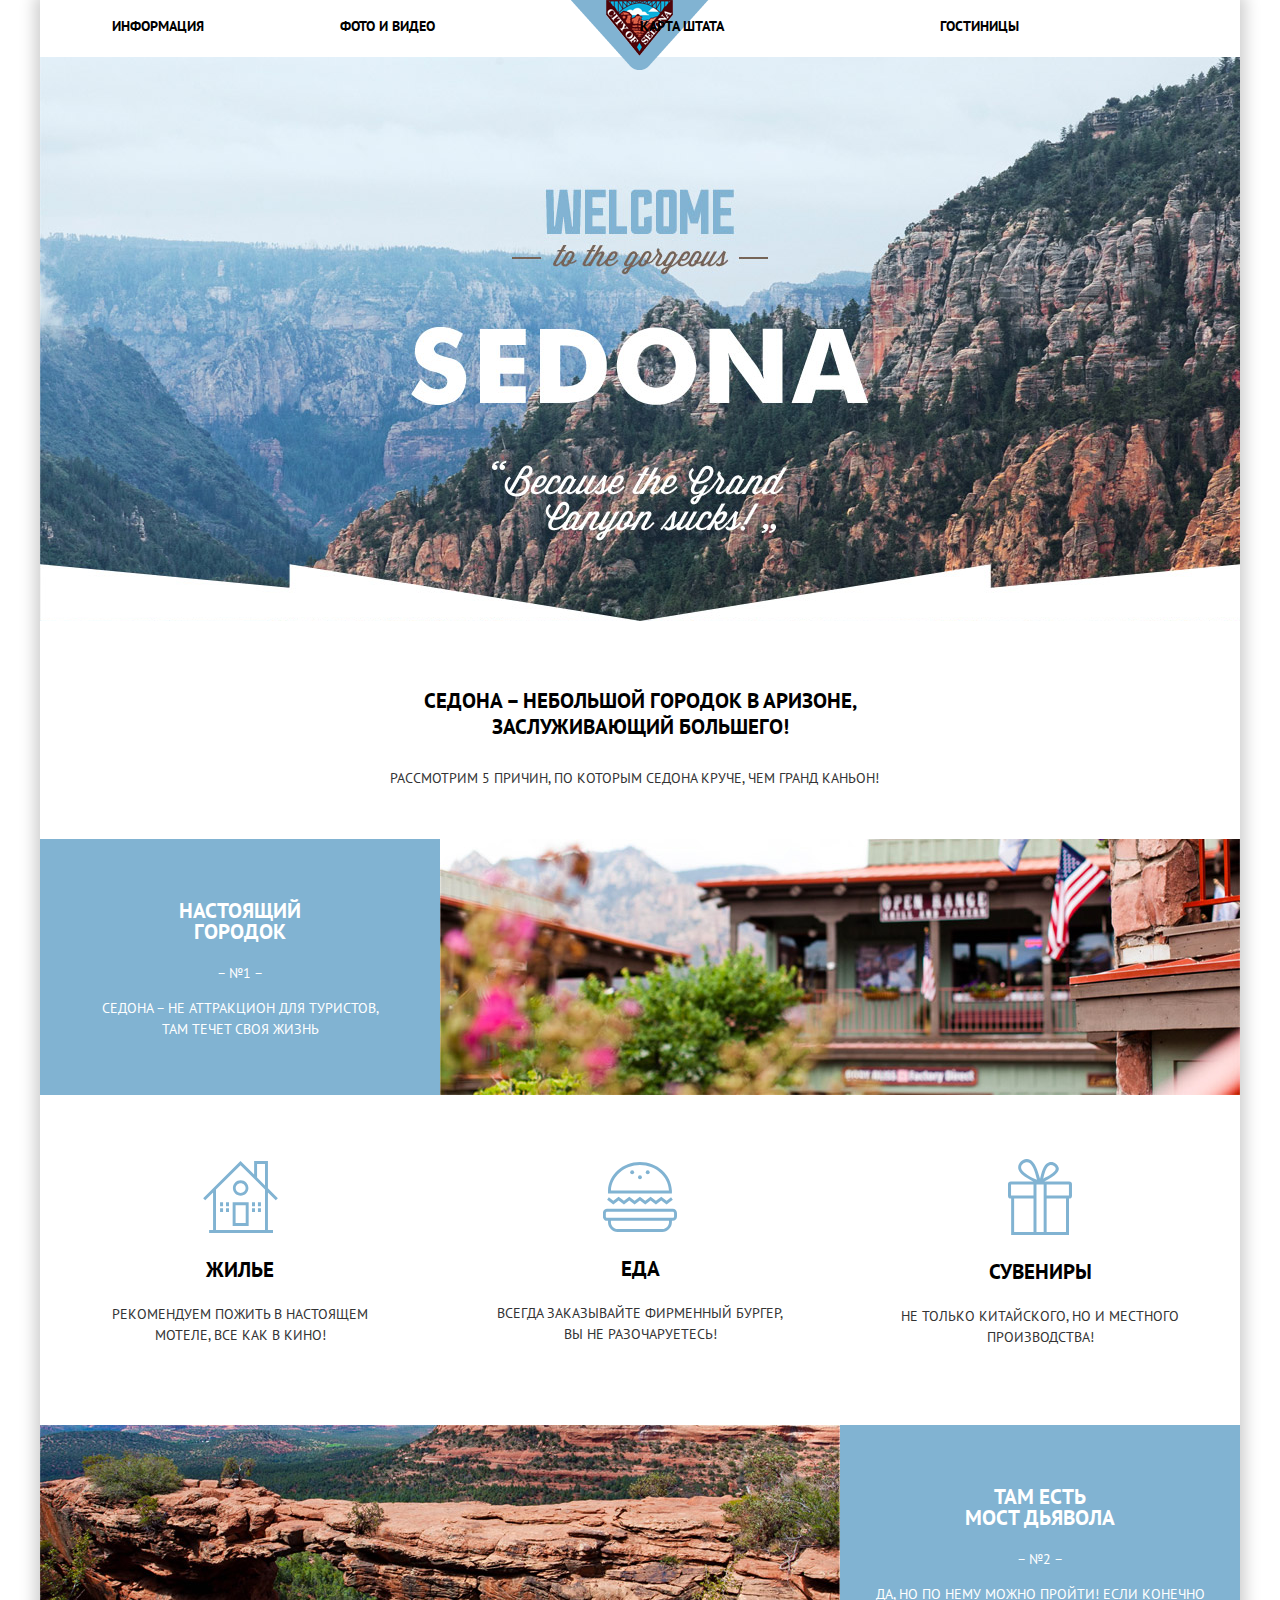
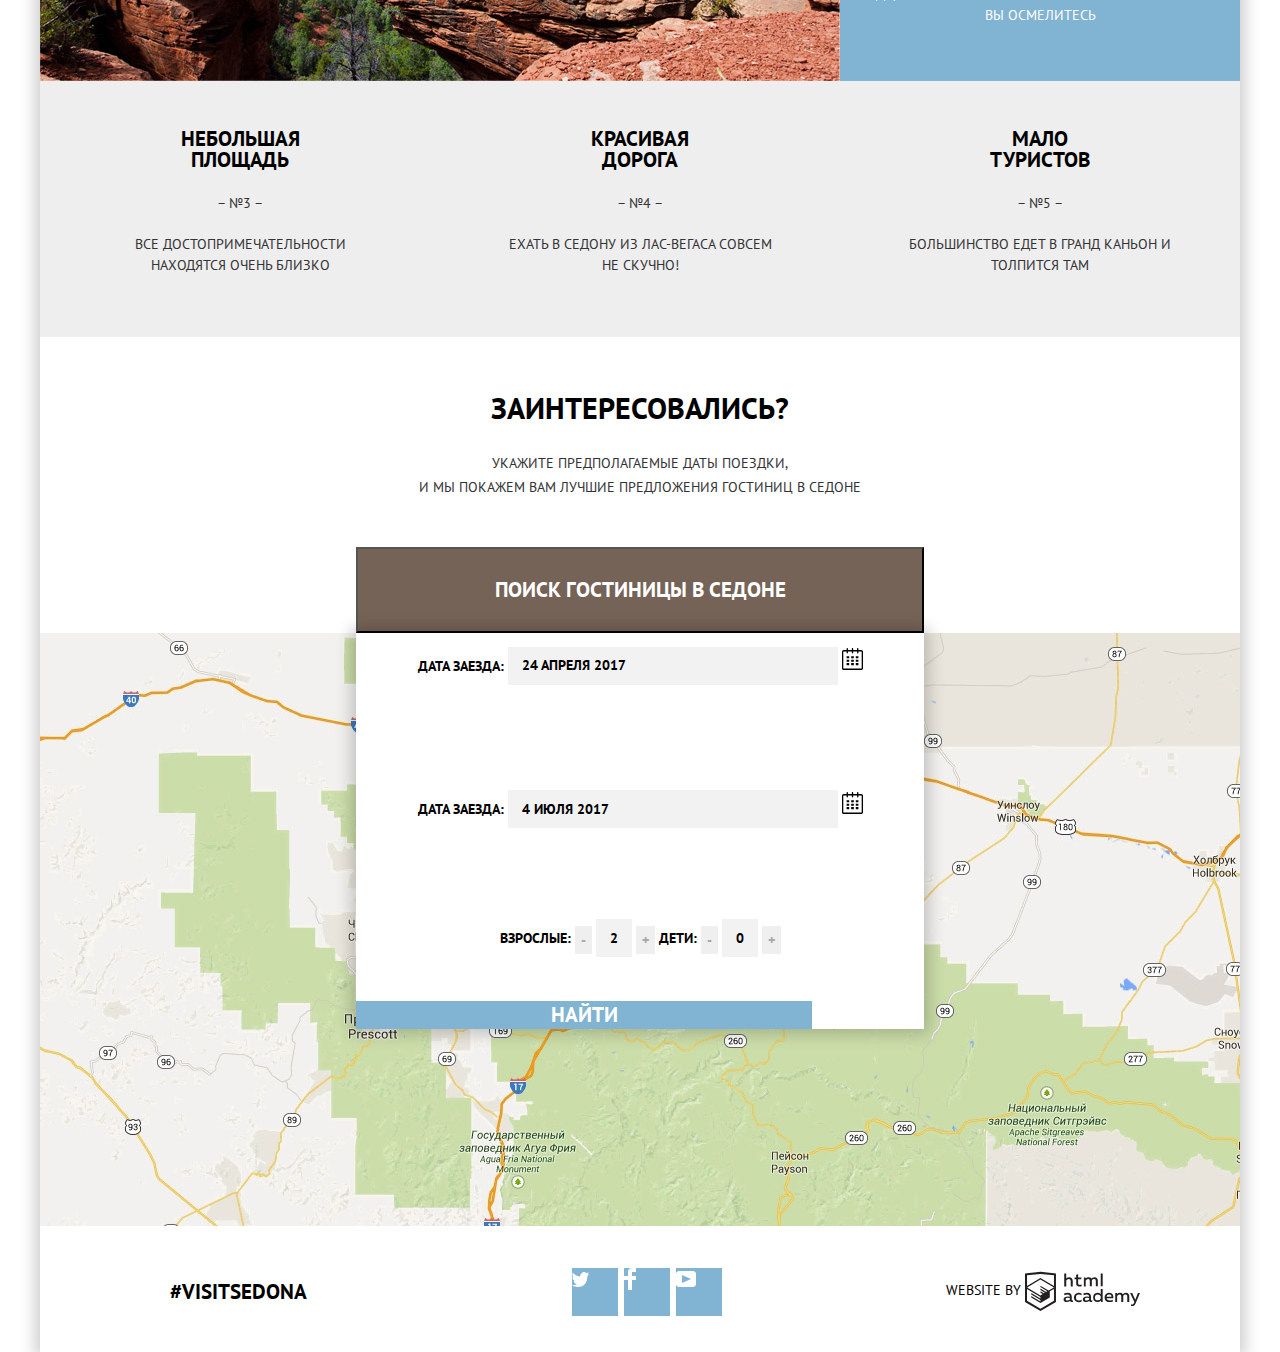
==== index.html @ acf9c47a "Шестое задание" ====
<!DOCTYPE html>
<html lang="ru">
  <head>
    <meta charset="utf-8">
      <title>Седона</title>
        <link href="https://fonts.googleapis.com/css?family=PT+Sans:400,700&amp;subset=cyrillic" rel="stylesheet">
        <link rel="stylesheet" href="css/style.css">
  </head>
  <body>
  <div class="wrapper">
  
<!-- ===== HEADER ===== -->
  	<header class="main-header">
 	<div class="inner-header">
  	  <h1 class="visually-hidden">Седона</h1>
  		<nav class="main-navigation">
 		  <a class="main-header-logo">
  		    <img src="img/logo-sedona.png" width="138" height="70" alt="Логотип сайта Седона">
  		  </a>
  			<ul class="site-navigation">
  			  <li><a href="#">Информация</a></li>
  			  <li><a href="#">Фото и видео</a></li>
  			  <li><a href="#">Карта штата</a></li>
  			  <li><a href="hotels.html">Гостиницы</a></li>
  			</ul>
  		</nav>
	</div>
 	      <div class="intro-logo"></div>
 	      <div class=header-wrapper>
  	        <div class="sedona-title"><h3 class="title-3">Седона – небольшой городок в Аризоне,<br>заслуживающий большего!</h3></div>
  	         <p class="five-reasons">Рассмотрим 5 причин, по которым Седона круче, чем Гранд Каньон!</p>
		  </div>
  	</header>
  	
<!-- ===== M A I N ===== -->
  	<main class="container">
  	  
  	    <h2 class="title-2 visually-hidden">Преимущества</h2>
  	  
	<section class="features">
 	  <div class="features-top">
  	  <div class="feature-item">
  	    <h3 class="title-3">Настоящий<br>городок</h3>
  		  <p>– №1 –</p>
  			<p>Седона – не аттракцион для туристов,<br>там течет своя жизнь</p>	
  	  </div>
  	   <div class="feature-pic">
  	     <img src="img/city-view.jpg" width="800" height="256" alt="Вид на город">
  	   </div>
 	   </div>
  				  		
  	<section class="benefits-top">
  	    <div class="benefit-top-item">
  		  <img src="img/icon-1.svg" width="75" height="72" alt="Домик">
  			<h3 class="title-3">Жилье</h3>
  			  <p>Рекомендуем пожить в настоящем<br>мотеле, все как в кино!</p>
  		</div>
  		<div class="benefit-top-item">
		  <img src="img/icon-3.svg" width="74" height="70" alt="Бургер">
  			<h3 class="title-3">Еда</h3>
  			  <p>Всегда заказывайте фирменный бургер,<br>вы не разочаруетесь!</p>
  		</div>
  		<div class="benefit-top-item">
  		  <img src="img/icon-2.svg" width="64" height="76" alt="Сувенир">
  		    <h3 class="title-3">Сувениры</h3>
  			  <p>Не только китайского, но и местного<br>производства!</p>
  		</div>
  	</section>
  			
  		<div class="features-bottom">		
  		<div class="feature-item">
  		  <h3 class="title-3">Там есть<br>Мост Дьявола</h3>
  			<p>– №2 –</p>
  			  <p>Да, но по нему можно пройти! Если конечно<br>вы осмелитесь</p>
  		</div>
  		  <div class="feature-pic">
  			<img src="img/devil-bridge.jpg" width="800" height="256" alt="Мост Дьявола">
  		</div>
 		</div>
  						
  	<section class="benefits-bottom">
  		<div class="benefit-bottom-item">
  		  <h3 class="title-3">Небольшая<br>площадь</h3>
  			<p class="p-number">– №3 –</p>
  			  <p>Все достопримечательности<br>находятся очень близко</p>
  		</div>
  		<div class="benefit-bottom-item">
  		  <h3 class="title-3">Красивая<br>дорога</h3>
  		    <p class="p-number">– №4 –</p>
  			  <p>Ехать в Седону из Лас-Вегаса совсем<br>не скучно!</p>
  		</div>
  		<div class="benefit-bottom-item">
  		  <h3 class="title-3">Мало<br>туристов</h3>
  			<p class="p-number">– №5 –</p>
  			  <p>Большинство едет в Гранд Каньон и<br>толпится там</p>
  		</div>
  	</section>
  	</section>
  						
  	<section class="interesting">
  	  <h2 class="title-2">Заинтересовались?</h2>
  		<p>Укажите предполагаемые даты поездки,<br>и мы покажем вам лучшие предложения гостиниц в Седоне</p>
  	<section class="hotel-search">	
  	<button class="hotel-search-btn" type="submit">Поиск гостиницы в Седоне</button> <!--Это кнопка, верно?-->
  	<form class="date" method="post" action="https://echo.htmlacademy.ru">
  	  <p>
  	  	<label for="date-checkin">Дата заезда:</label>
  	  	<input id="date-checkin" type="text" name="date-checkin" value="" placeholder="24 апреля 2017">
  	  	<img class="img-calendar" src="img/calendar.svg" width="21" height="22" alt="Календарь">
  	  </p>
  	  <p>
  	  	<label for="date-checkout">Дата заезда:</label>
  	  	<input id="date-checkout" type="text" name="date-checkin" value="" placeholder="4 июля 2017">
  	  	<img class="img-calendar" src="img/calendar.svg" width="21" height="22" alt="Календарь">
  	  </p>
  	  <div class="number">
  	  	<label for="number-of-adults">Взрослые:</label>
  	  	  <button class="btn" name="minus-adult" type="button">-</button>
  	  	    <input class="adults" id="number-of-adults" type="text" name="number-of-adults" value="2">
  	  	      <button class="btn" name="plus-adult" type="button">+</button>
  	  	<label for="number-of-children">Дети:</label>
  	  	  <button class="btn" name="minus-child" type="button">-</button>
  	  	    <input class="children" id="number-of-children" type="text" name="number-of-children" value="0">
  	  	      <button class="btn" name="plus-child" type="button">+</button>
  	  </div>
  	  <button class="btn search" type="submit">Найти</button>
  	</form>  	
  	</section>
  	<section class="map">
 	  <h2 class="title-2 visually-hidden">Седона на карте</h2>
  	    <img src="img/map.jpg" width="1200" height="593" alt="Седона на карте">
  	</section>
  	</section>
  	</main>
  	
<!-- ===== FOOTER ===== -->
  	<footer class="main-footer">
 	  <div class="footer-hashtag">
  	    <h3 class="title-3">#visitsedona</h3>
  	  </div>
  		<ul class="footer-social">
		  <li><a href="#" class="social-button"><img src="img/twitter.svg" width="17" height="15" alt="Twitter"></a></li>
		  <li><a href="#" class="social-button"><img src="img/fb-icon.svg" width="12" height="22" alt="Facebook"></a></li>
		  <li><a href="#" class="social-button"><img src="img/youtube.svg" width="20" height="16" alt="YouTube"></a></li>
  		</ul>
  	  <div class="footer-copyright">
  	    <span>Website by</span>
  		  <a href="https://htmlacademy.ru/intensive/htmlcss">
  		    <img src="img/logo-htmlacademy.svg" width="115" height="41" alt="Профессиональный HTML и CSS, уровень 1">
  		  </a>
  	  </div>
  	</footer>
  	</div>
  </body>
</html>
---- css/style.css ----
body {
	margin: 0;
	padding: 0;
	box-sizing: border-box;
	
	font-family: 'PT Sans', Arial, sans-serif;
	font-size: 14px;
	font-weight: 400;
	line-height: 21px;
	color: #000000;
	text-transform: uppercase;
	
	background-color: #ffffff;
}

*, *:before, *:after {
    box-sizing: inherit;
}

a {
	text-decoration: none;
}

img {
	max-width: 100%;
	/*height: auto;*/  /* Нужно ли это оставить? */
}

.title-2 {
	font-size: 30px;
	font-weight: bold;
	line-height: 36px;
	color: #000000;
}

.title-3 {
	font-size: 21px;
	font-weight: bold;
	line-height: 21px; /* ===== Кое-где 26px ===== */
	color: #000000;
	text-align: center;
}

main p {
	color: #333333;
}

.wrapper {
	width: 1200px;
	margin: 0 auto;
	background-color: #ffffff;
	box-shadow: 0 0 15px 5px rgba(0, 1, 1, 0.2);
}

.visually-hidden:not(:focus):not(:active), input[type="checkbox"].visually-hidden {
    position: absolute;

    width: 1px;
    height: 1px;
    margin: -1px;
    border: 0;
    padding: 0;

    white-space: nowrap;

    clip-path: inset(100%);
    clip: rect(0 0 0 0);
    overflow: hidden;
}

/* ===== HEADER ===== */
.main-header {
	position: relative;
}

.inner-header {

}

.main-header-logo {
	display: inline-block;
	width: 138px;
	height: 70px;
	position: absolute;
	top: 0px;
	left: 50%;
	transform: translate(-50%);
}

.main-header-logo img {
	vertical-align: middle;
}

.sedona-title {
	width: 636px;
	margin: 0 auto;
}

.sedona-title .title-3 {
	line-height: 26px;
}

.five-reasons {
	width: 500px;
	margin: 0 auto;
	margin-top: 28px;
	color: #333333;
}

.main-navigation {
	height: 57px;
	font-weight: bold;
	line-height: 26px;
	color: #000000;
	background-color: #ffffff;
}

.site-navigation {
	margin: 0;
	padding-top: 13px;
    padding-bottom: 17px;
	padding-left: 0px;
	display: flex;
	justify-content: space-between;
    line-height: 26px;
}

.site-navigation li {
	width: 25%;
}

.site-navigation li:first-child {
	padding-left: 72px;
}

.site-navigation li:nth-child(2) {
	
}

.site-navigation li:nth-child(3) {
	text-align: right;
}

.navigation-list li:last-child {
	text-align: right;
}

.site-navigation, .main-navigation {
	list-style: none;
}

.site-navigation a, .main-navigation a {
	color: #000000;
	display: block;
	vertical-align: middle;
}

.main-navigation a {
	position: absolute;
}

.site-navigation a:hover, .main-navigation a:hover {
	color: #81b3d2;
}

.site-navigation a:focus, .main-navigation a:focus {
	color: #cacaca;
}

.header-wrapper {
	padding-top: 46px;
	padding-bottom: 50px;
}

.intro-logo {
	min-height: 564px;
	background-image: url("../img/background-all.jpg");
	background-repeat: no-repeat;
	background-color: #ffffff;
}

/* ===== MAIN = Index ===== */
/*
.features {
	display: flex;
}
*/

.features img {
	vertical-align: middle;
}

.features-top {
	display: flex;
}

.features-bottom {
	display: flex;
}

.feature-item p {
	color: #ffffff;
}

.feature-item {
	color: #ffffff;
	background-color: #81b3d2;
	
	width: 400px;
	min-height: 256px;
	text-align: center;
	padding: 40px 30px;
}

.features-bottom .feature-pic {
	order: -1;
}

.feature-item h3 {
	color: #ffffff;
}

.benefits-top, .benefits-bottom {
	display: flex;
	width: 1200px;
	background-color: #ffffff;
}

.benefit-top-item, .benefit-bottom-item {
	display: flex;
	flex-direction: column;
	justify-content: center;
	align-items: center;
	text-align: center;
	min-height: 330px;
	width: 400px; 
}

.benefit-top-item h3 {
	margin-top: 26px;
	margin-bottom: 10px;
}

.benefit-bottom-item {
	background-color: #eeeeee;
	min-height: 256px;
}

.benefit-bottom-item h3 {
	margin-top: 0px;
}

.benefit-bottom-item .p-number {
	margin-top: 2px;
	margin-bottom: 6px;
}

.interesting {
	width: 1200px;
	text-align: center;
}

.interesting p {
	line-height: 24px;
	margin-bottom: 48px;
}

.interesting h2 {
	padding-top: 28px;
}

.hotel-search h3 {
	background-color: #766357;
	color: #ffffff;
}

.hotel-search-btn {
	width: 568px;
	min-height: 86px;
	background-color: #766357;
    color: #ffffff;
	font: inherit;
	font-size: 21px;
    font-weight: bold;
	text-transform: uppercase;
    line-height: 48px;
    text-align: center;
}

.hotel-search {
	font-weight: bold;
	line-height: 26px;
	position: relative;
}

.btn {
	font: inherit;
	color: #a9a9a9;
	text-align: center;
	vertical-align: middle;
	text-transform: uppercase;
	border: none;
}

.results-main .button {
	font-weight: bold;
	color: #ffffff;
}

.results-main .buy {
	background-color: #81b3d2;
}

.results-main .buy:hover {
	background-color: #669ec0;
}

.results-main .buy:active {
	color: #88b6d1;
	background-color: #5496bd;
}

.results-main .more {
	background-color: #766357;
}

.results-main .more:hover {
	background-color: #604e43;
}

.results-main .more:active {
	color: #857871;
	background-color: #503e33;
}

.filter-range {
	width: 330px;
}

.filter-range-title {
	margin-bottom: 9px;
	font-weight: bold;
	font-size: 16px;
	line-height: 21px;
}

.price-controls {
	position: relative;
	height: 36px;
	margin-bottom: 20px;
	border: 2px solid #ffffff;
	border-radius: 2px;
}

.price-controls::after {
	content: "";
	position: absolute;
	top: 50%;
	left: 50%;
	width: 2px;
	height: 22px;
	background-color: #ffffff;
	transform: translate(-50%, -50%);
}

.price-controls label {
	display: inline-block;
	line-height: 38px;
	vertical-align: top;
	cursor: pointer;
}

.price-controls .min-price, .price-controls .max-price {
	width: 90px;
	padding-left: 65px;
}

.price-controls input {
	width: 50px;
	margin: 0;
	font: inherit;
	color: inherit;
	background: none;
	border: none;
}

.range-controls {
	position: relative;
	margin-bottom: 32px;
}

.range-controls .scale {
	height: 2px;
	background-color: rgba(255, 255, 255, 0.3);
}

.range-controls .bar {
	width: 80%;
	height: 2px;
	background-color: #ffffff;
}

.range-toggle {
	position: absolute;
	top: -9px;
	width: 4px;
	height: 4px;
	background-color: #ababab;
	border: 8px solid #ffffff;
	border-radius: 50%;
	box-shadow: 0 2px 1px 0 rgba(0, 1, 1, 0.2);
    cursor: pointer;
}

.range-toggle:hover {
	background-color: #1c4f80;
}

.range-toggle-min {
	left: 0px;
}

.range-toggle-max {
	left: 80%;
}

.btn.show {
	display: block;
	margin: 0 auto;
	margin-top: 20px;
	padding: 6px 35px;
	color: #ffffff;
	background-color: transparent;
	border: 2px solid #ffffff;
	border-radius: 2px;
	cursor: pointer;
}

.btn.show:active, .btn.show:hover {
	color: #000000;
	background-color: #ffffff;
}

.hotel-search .search {
	width: 456px;
	background-color: #81b3d2;
	color: #ffffff;
	font-size: 21px;
	line-height: 26px;
}

.hotel-search .search:hover {
	background-color: #669ec0;
}

.hotel-search .search:active {
	background-color: #5496bd;
	color: #88b6d1;
}

.hotel-search .title-3:hover {
	background-color: #604e43;
}

.hotel-search .title-3:active {
	background-color: #503e33;
	color: #857871;
}

.date {
	width: 568px;
	height: 396px;
	position: absolute;
	top: 86px;
	left: 50%;
	transform: translateX(-50%);
	display: flex;
	flex-wrap: wrap;
	justify-content: space-between;
	flex-direction: column;
	background-color: #ffffff;
	box-shadow: 0 0 15px 5px rgba(0, 1, 1, 0.2);
}

.date input {
	background-color: #f2f2f2;
}

.date input[type="text"] {
	height: 38px;
	border: none;
}

.date input::placeholder {
	color: #000000;
	font-family: 'PT Sans', Arial, sans-serif;
	font-size: 14px;
	font-weight: bold;
	line-height: 26px;
	text-transform: uppercase;
}

.date input:hover {
	background-color: #ebebeb;
}

.date input:focus {
	background-color: #ffffff;
}

.date #date-checkin, .date #date-checkout {
	width: 330px;
	padding-left: 14px;
}

.date p {
	color: #000000;
}

.number .adults, .number .children {
	font: inherit;
	width: 36px;
	text-align: center;
}

.number button {
	color: #a9a9a9;
}

/* ===== MAIN = Hotels ===== */
.filters {
	background-color: #e3f0f9;
	background-image: url("../img/background-photo.jpg");
	background-repeat: no-repeat;
	color: #ffffff;
}

.filters li {
	list-style: none;
}

.filters legend {
	font-size: 16px;
	font-weight: bold;
}

.results-header li {
	list-style: none;
}

.results-sort-variants button {
	color: #b1b1b1;
	border-bottom: 1px dotted #81b3d2;
}

.results-sort-variants .pushed {
	border: none;
	color: #81b3d2;
}

.results-header .results-number {
	font-size: 21px;
	font-weight: bold;
}

.results-header .results-sort {
	font-size: 12px;
	line-height: 18px;
}

.results-header button {
	font-size: 12px;
	line-height: 18px;
}

.results-main li {
	list-style: none;
}

.site-navigation .site-navigation-current a {
	color: #766357;
}

/* ===== FOOTER ===== */
.main-footer {
	min-height: 120px;
	display: flex;
	width: 1200px;
	justify-content: space-between;
	align-items: center;
}

.footer-hashtag {
	margin-left: 130px;
}

.footer-copyright {
	margin-right: 100px;
}

.main-footer img {
	vertical-align: middle;
}

.footer-social {
	list-style: none;
	display: flex;
}

.footer-social li {
	margin-left: 6px;
	background-color: #81b3d2;
	width: 46px;
	height: 48px;
}

.footer-social li:first-child {
	margin-left: 0;
}

.footer-social li:hover {
	background-color: #669ec0;
}

.footer-social li:active {
	background-color: #5496bd;
} /* ===== И цвет самой иконки меняется. Как? Opacity? ===== */
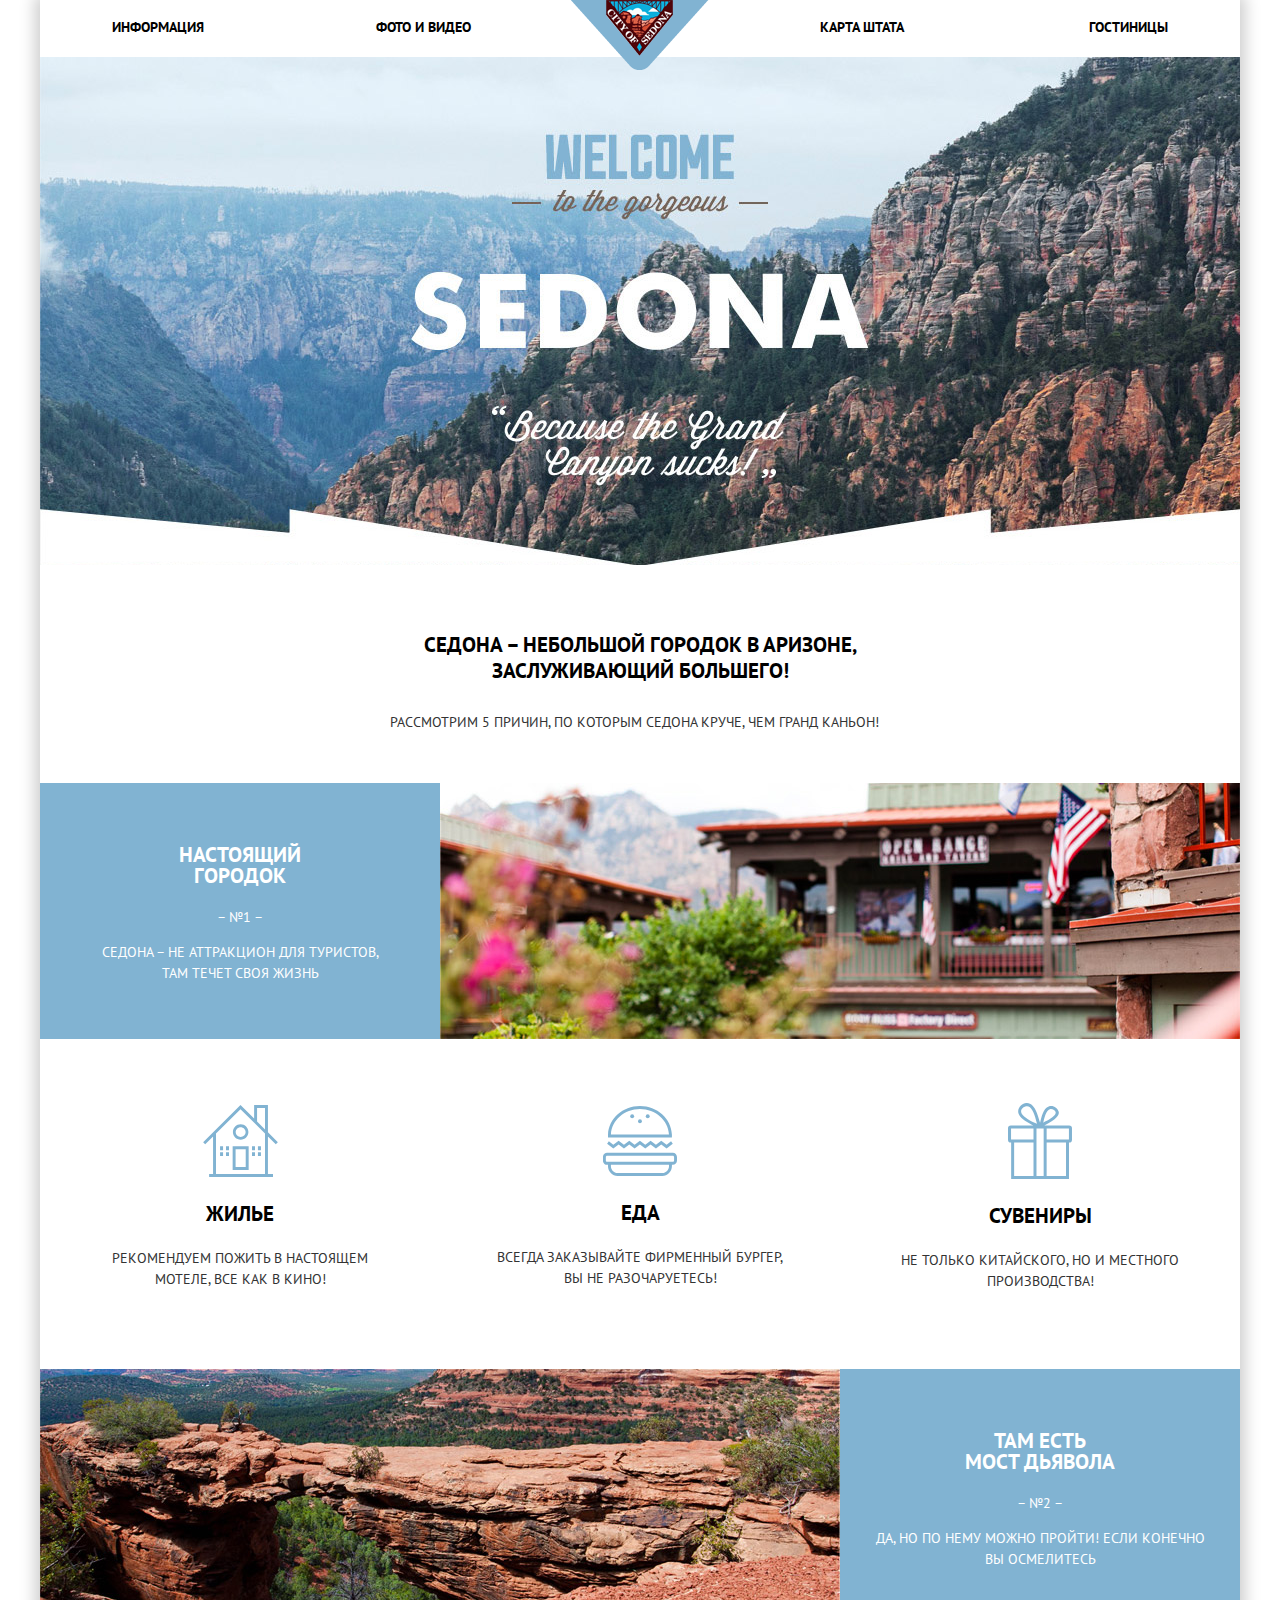
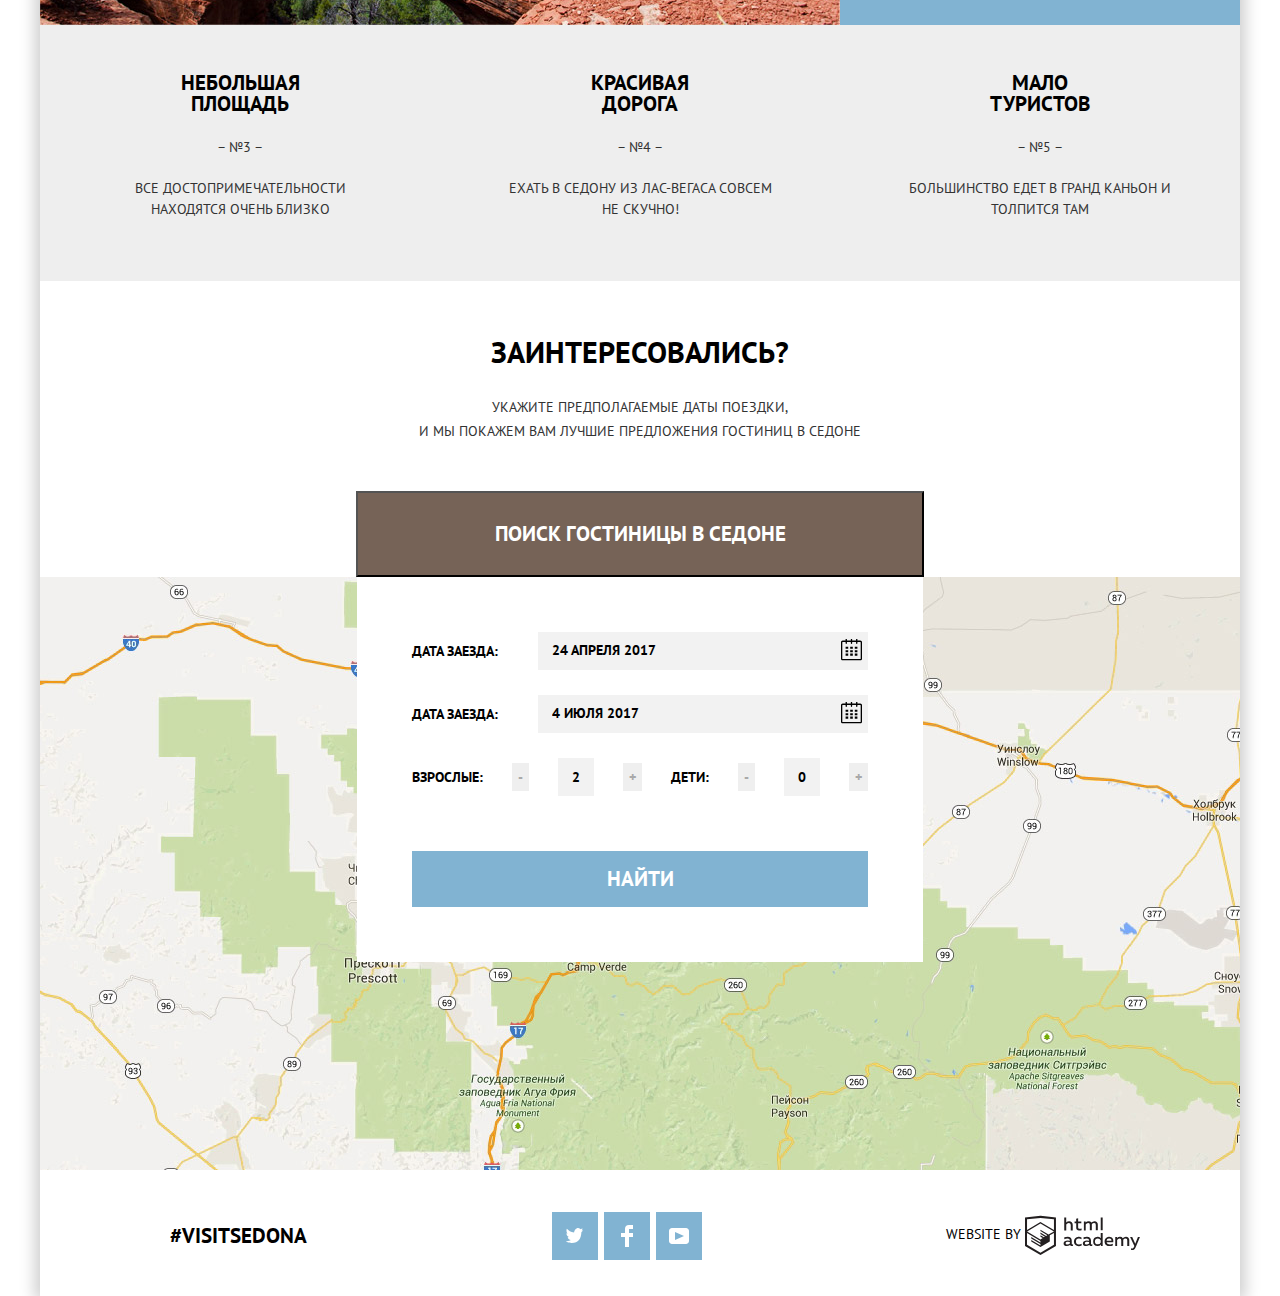
==== commit 28f038b7: "Седьмое задание" ====
--- a/index.html
+++ b/index.html
@@ -101,18 +101,23 @@
   	  <h2 class="title-2">Заинтересовались?</h2>
   		<p>Укажите предполагаемые даты поездки,<br>и мы покажем вам лучшие предложения гостиниц в Седоне</p>
   	<section class="hotel-search">	
-  	<button class="hotel-search-btn" type="submit">Поиск гостиницы в Седоне</button> <!--Это кнопка, верно?-->
+  	<button class="hotel-search-btn" type="submit">Поиск гостиницы в Седоне</button>
+<!-- -->  	<div class="modal modal-date state-open">
   	<form class="date" method="post" action="https://echo.htmlacademy.ru">
-  	  <p>
+  	  <div class="date-check">
   	  	<label for="date-checkin">Дата заезда:</label>
+  	  	<div class="date-placeholder">
   	  	<input id="date-checkin" type="text" name="date-checkin" value="" placeholder="24 апреля 2017">
-  	  	<img class="img-calendar" src="img/calendar.svg" width="21" height="22" alt="Календарь">
-  	  </p>
-  	  <p>
+  	  	<button class="calendar"><img class="img-calendar" src="img/calendar.svg" width="21" height="22" alt="Календарь"></button>
+  	  	</div>
+  	  </div>
+  	  <div class="date-check">
   	  	<label for="date-checkout">Дата заезда:</label>
+  	  	<div class="date-placeholder">
   	  	<input id="date-checkout" type="text" name="date-checkin" value="" placeholder="4 июля 2017">
-  	  	<img class="img-calendar" src="img/calendar.svg" width="21" height="22" alt="Календарь">
-  	  </p>
+  	  	<button class="calendar"><img class="img-calendar" src="img/calendar.svg" width="21" height="22" alt="Календарь"></button>
+		</div>
+  	  </div>
   	  <div class="number">
   	  	<label for="number-of-adults">Взрослые:</label>
   	  	  <button class="btn" name="minus-adult" type="button">-</button>
@@ -124,7 +129,8 @@
   	  	      <button class="btn" name="plus-child" type="button">+</button>
   	  </div>
   	  <button class="btn search" type="submit">Найти</button>
-  	</form>  	
+  	</form>
+<!-- -->  	</div>  	
   	</section>
   	<section class="map">
  	  <h2 class="title-2 visually-hidden">Седона на карте</h2>
--- a/css/style.css
+++ b/css/style.css
@@ -117,9 +117,7 @@
 
 .site-navigation {
 	margin: 0;
-	padding-top: 13px;
-    padding-bottom: 17px;
-	padding-left: 0px;
+	padding: 14px 72px;
 	display: flex;
 	justify-content: space-between;
     line-height: 26px;
@@ -130,7 +128,6 @@
 }
 
 .site-navigation li:first-child {
-	padding-left: 72px;
 }
 
 .site-navigation li:nth-child(2) {
@@ -141,7 +138,7 @@
 	text-align: right;
 }
 
-.navigation-list li:last-child {
+.site-navigation li:last-child {
 	text-align: right;
 }
 
@@ -155,10 +152,6 @@
 	vertical-align: middle;
 }
 
-.main-navigation a {
-	position: absolute;
-}
-
 .site-navigation a:hover, .main-navigation a:hover {
 	color: #81b3d2;
 }
@@ -173,7 +166,7 @@
 }
 
 .intro-logo {
-	min-height: 564px;
+	min-height: 508px;
 	background-image: url("../img/background-all.jpg");
 	background-repeat: no-repeat;
 	background-color: #ffffff;
@@ -443,6 +436,7 @@
 
 .hotel-search .search {
 	width: 456px;
+	padding: 15px 50px;
 	background-color: #81b3d2;
 	color: #ffffff;
 	font-size: 21px;
@@ -468,18 +462,34 @@
 }
 
 .date {
-	width: 568px;
-	height: 396px;
 	position: absolute;
+	margin-bottom: auto;
 	top: 86px;
+	padding: 55px;
 	left: 50%;
 	transform: translateX(-50%);
-	display: flex;
-	flex-wrap: wrap;
+	background-color: #ffffff;
+}
+
+.date-check {
+	margin-bottom: 25px;
+	display: flex;
 	justify-content: space-between;
-	flex-direction: column;
-	background-color: #ffffff;
-	box-shadow: 0 0 15px 5px rgba(0, 1, 1, 0.2);
+	align-items: center;
+}
+
+.date-placeholder {
+	position: relative;
+}
+
+.calendar {
+	background: none;
+	box-shadow: none;
+	border: none;
+	position: absolute;
+	right: 0;
+	top: 50%;
+	transform: translateY(-50%);
 }
 
 .date input {
@@ -511,10 +521,18 @@
 .date #date-checkin, .date #date-checkout {
 	width: 330px;
 	padding-left: 14px;
+	padding-right: 38px;
 }
 
 .date p {
 	color: #000000;
+}
+
+.number {
+	margin-bottom: 55px;
+	display: flex;
+	justify-content: space-between;
+	align-items: center;
 }
 
 .number .adults, .number .children {
@@ -528,24 +546,76 @@
 }
 
 /* ===== MAIN = Hotels ===== */
+.filter {
+	display: flex;
+	flex-wrap: wrap;
+	padding: 25px 70px 0;
+}
+
+.filter fieldset {
+	margin: 0;
+	padding: 0;
+	width: 254px;
+	border: none;
+}
+
 .filters {
-	background-color: #e3f0f9;
+	width: 1200px;
+	min-height: 217px;
+	background-color: #669ec0;
 	background-image: url("../img/background-photo.jpg");
 	background-repeat: no-repeat;
+	background-position: center;
+	
 	color: #ffffff;
 }
 
+.filter-list {
+	margin: 0;
+	position: relative;
+	list-style: none;
+}
+
 .filters li {
-	list-style: none;
+	margin-bottom: 24px;
 }
 
 .filters legend {
+	margin-bottom: 28px;
 	font-size: 16px;
 	font-weight: bold;
+}
+
+.results-header {
+	display: flex;
+	flex-wrap: wrap;
+	margin-bottom: 30px;
+	padding: 0 70px;
 }
 
 .results-header li {
 	list-style: none;
+}
+
+.results-header .arrows {
+	padding-left: 0;
+	display: flex;
+}
+
+.arrows .btn img {
+	opacity: 0.3;
+	cursor: pointer;
+}
+
+.arrows .btn img:hover {
+	opacity: 1;
+}
+
+.results-sort-variants {
+	display: flex;
+    width: 816px;
+    vertical-align: bottom;
+    padding-top: 5px;
 }
 
 .results-sort-variants button {
@@ -577,6 +647,18 @@
 	list-style: none;
 }
 
+.hotels-list {
+	display: flex;
+    flex-direction: column;
+    padding: 0;
+}
+
+.hotel-item {
+	display: flex;
+	border-top: 1px solid #e5e5e5;
+    padding: 20px 70px 30px;
+}
+
 .site-navigation .site-navigation-current a {
 	color: #766357;
 }
@@ -605,10 +687,18 @@
 .footer-social {
 	list-style: none;
 	display: flex;
+	padding-left: 0;
 }
 
 .footer-social li {
 	margin-left: 6px;
+}
+
+.footer-social li a {
+	display: flex;
+	justify-content: center;
+	align-items: center;
+	vertical-align: middle;
 	background-color: #81b3d2;
 	width: 46px;
 	height: 48px;
@@ -618,10 +708,10 @@
 	margin-left: 0;
 }
 
-.footer-social li:hover {
+.footer-social li a:hover {
 	background-color: #669ec0;
 }
 
-.footer-social li:active {
+.footer-social li a:active {
 	background-color: #5496bd;
 } /* ===== И цвет самой иконки меняется. Как? Opacity? ===== */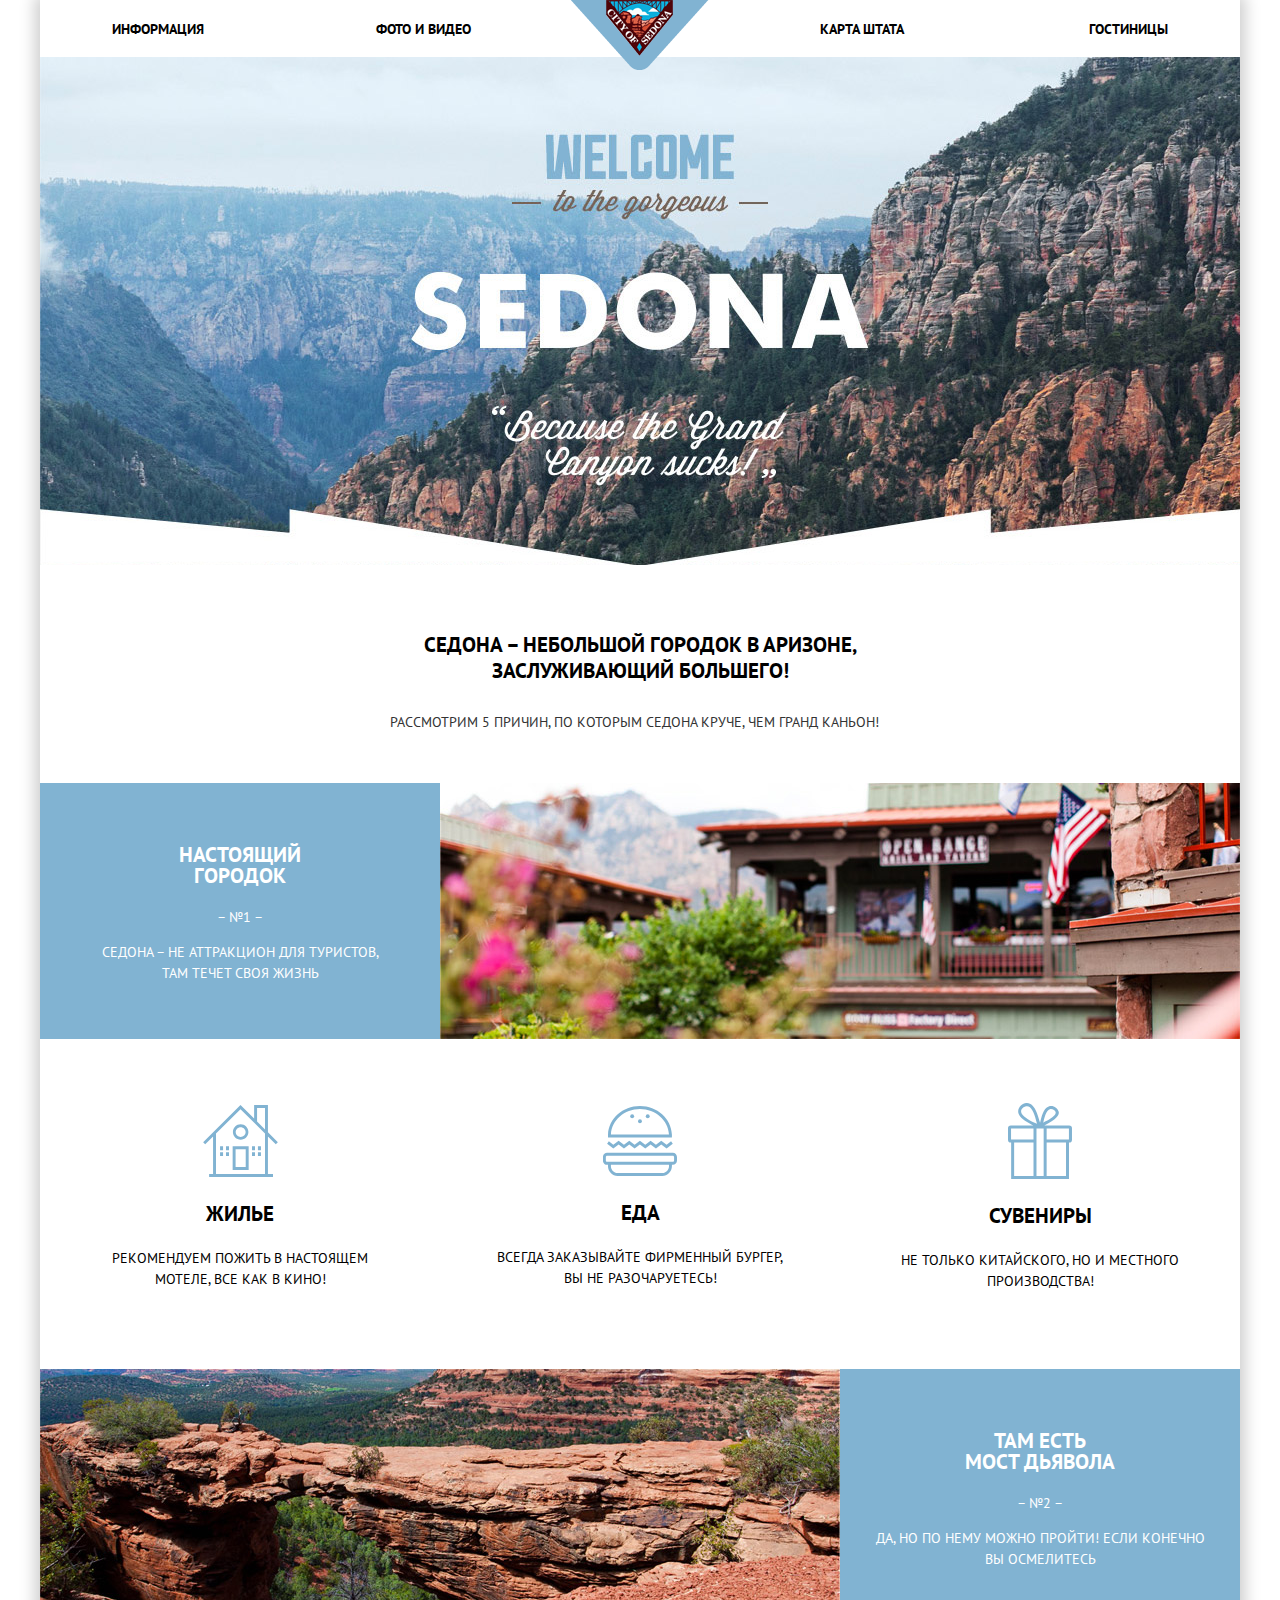
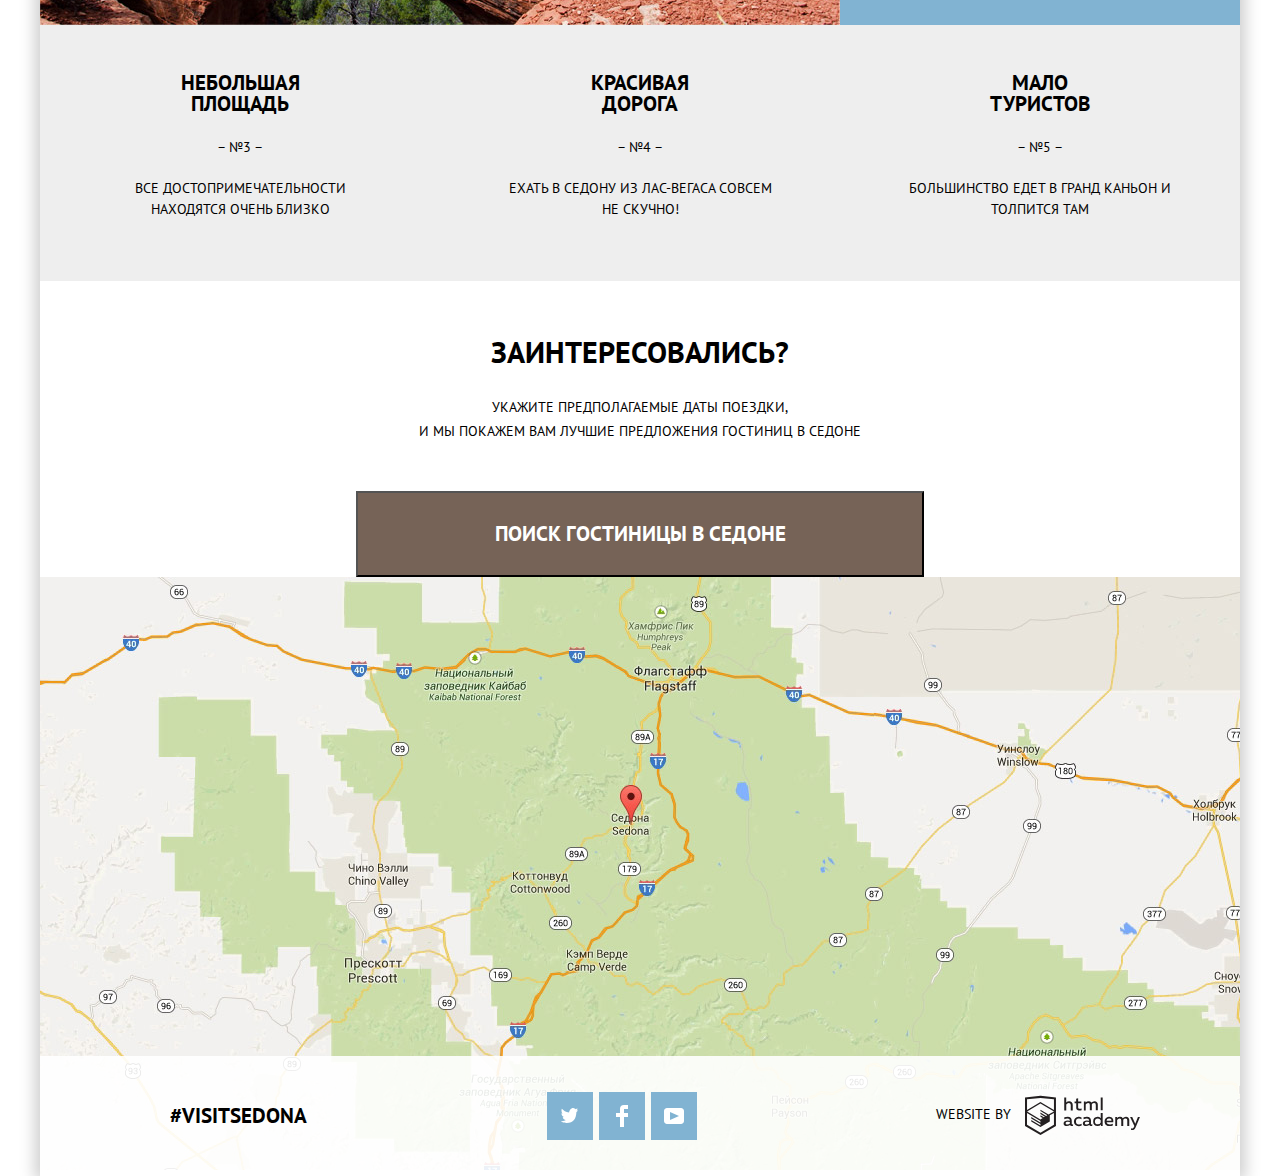
==== commit aa1d4e8f: "Финал" ====
--- a/index.html
+++ b/index.html
@@ -2,35 +2,39 @@
 <html lang="ru">
   <head>
     <meta charset="utf-8">
-      <title>Седона</title>
-        <link href="https://fonts.googleapis.com/css?family=PT+Sans:400,700&amp;subset=cyrillic" rel="stylesheet">
-        <link rel="stylesheet" href="css/style.css">
+    <title>Седона</title>
+    <link href="https://fonts.googleapis.com/css?family=PT+Sans:400,700&amp;subset=cyrillic" rel="stylesheet">
+    <link rel="stylesheet" href="css/style.css">
   </head>
+  
   <body>
-  <div class="wrapper">
-  
-<!-- ===== HEADER ===== -->
-  	<header class="main-header">
- 	<div class="inner-header">
-  	  <h1 class="visually-hidden">Седона</h1>
-  		<nav class="main-navigation">
- 		  <a class="main-header-logo">
-  		    <img src="img/logo-sedona.png" width="138" height="70" alt="Логотип сайта Седона">
-  		  </a>
-  			<ul class="site-navigation">
-  			  <li><a href="#">Информация</a></li>
-  			  <li><a href="#">Фото и видео</a></li>
-  			  <li><a href="#">Карта штата</a></li>
-  			  <li><a href="hotels.html">Гостиницы</a></li>
-  			</ul>
-  		</nav>
-	</div>
- 	      <div class="intro-logo"></div>
- 	      <div class=header-wrapper>
-  	        <div class="sedona-title"><h3 class="title-3">Седона – небольшой городок в Аризоне,<br>заслуживающий большего!</h3></div>
-  	         <p class="five-reasons">Рассмотрим 5 причин, по которым Седона круче, чем Гранд Каньон!</p>
-		  </div>
-  	</header>
+    <div class="wrapper">
+      <!-- ===== HEADER ===== -->
+        <header class="main-header">
+          <div class="inner-header">
+            <h1 class="visually-hidden">Седона</h1>
+             
+            <nav class="main-navigation">
+              <a class="main-header-logo">
+                <img src="img/logo-sedona.png" width="138" height="70" alt="Логотип сайта Седона">
+              </a>
+               
+              <ul class="site-navigation">
+                <li><a href="#">Информация</a></li>
+                <li><a href="#">Фото и видео</a></li>
+                <li><a href="#">Карта штата</a></li>
+                <li><a href="hotels.html">Гостиницы</a></li>
+              </ul>
+            </nav>
+          </div>
+          
+          <div class="intro-logo"></div>
+          
+           <div class=header-wrapper>
+             <div class="sedona-title"><h3 class="title-3">Седона – небольшой городок в Аризоне, заслуживающий большего!</h3></div>
+             <p class="five-reasons">Рассмотрим 5 причин, по которым Седона круче, чем Гранд Каньон!</p>
+          </div>
+        </header>
   	
 <!-- ===== M A I N ===== -->
   	<main class="container">
@@ -100,9 +104,10 @@
   	<section class="interesting">
   	  <h2 class="title-2">Заинтересовались?</h2>
   		<p>Укажите предполагаемые даты поездки,<br>и мы покажем вам лучшие предложения гостиниц в Седоне</p>
-  	<section class="hotel-search">	
-  	<button class="hotel-search-btn" type="submit">Поиск гостиницы в Седоне</button>
-<!-- -->  	<div class="modal modal-date state-open">
+  	<section class="hotel-search">
+  	<button class="hotel-search-btn" id="search-btn">Поиск гостиницы в Седоне</button>
+  	
+    <div class="modal-date" id="modal-search">
   	<form class="date" method="post" action="https://echo.htmlacademy.ru">
   	  <div class="date-check">
   	  	<label for="date-checkin">Дата заезда:</label>
@@ -130,8 +135,9 @@
   	  </div>
   	  <button class="btn search" type="submit">Найти</button>
   	</form>
-<!-- -->  	</div>  	
+  	</div>
   	</section>
+  	
   	<section class="map">
  	  <h2 class="title-2 visually-hidden">Седона на карте</h2>
   	    <img src="img/map.jpg" width="1200" height="593" alt="Седона на карте">
@@ -140,22 +146,24 @@
   	</main>
   	
 <!-- ===== FOOTER ===== -->
-  	<footer class="main-footer">
+  	<footer class="main-footer negative-margin">
  	  <div class="footer-hashtag">
   	    <h3 class="title-3">#visitsedona</h3>
   	  </div>
   		<ul class="footer-social">
-		  <li><a href="#" class="social-button"><img src="img/twitter.svg" width="17" height="15" alt="Twitter"></a></li>
-		  <li><a href="#" class="social-button"><img src="img/fb-icon.svg" width="12" height="22" alt="Facebook"></a></li>
-		  <li><a href="#" class="social-button"><img src="img/youtube.svg" width="20" height="16" alt="YouTube"></a></li>
+		  <li><a href="#" class="social-button" aria-label="Twitter"><img src="img/twitter.svg" width="17" height="15" alt="Twitter"></a></li>
+		  <li><a href="#" class="social-button" aria-label="Facebook"><img src="img/fb-icon.svg" width="12" height="22" alt="Facebook"></a></li>
+		  <li><a href="#" class="social-button" aria-label="YouTube"><img src="img/youtube.svg" width="20" height="16" alt="YouTube"></a></li>
   		</ul>
   	  <div class="footer-copyright">
-  	    <span>Website by</span>
+  	    <span class="by">Website by</span>
   		  <a href="https://htmlacademy.ru/intensive/htmlcss">
   		    <img src="img/logo-htmlacademy.svg" width="115" height="41" alt="Профессиональный HTML и CSS, уровень 1">
   		  </a>
   	  </div>
   	</footer>
   	</div>
+  	
+  	<script src="js/script.js"></script>
   </body>
 </html>--- a/css/style.css
+++ b/css/style.css
@@ -2,18 +2,16 @@
 	margin: 0;
 	padding: 0;
 	box-sizing: border-box;
-	
 	font-family: 'PT Sans', Arial, sans-serif;
 	font-size: 14px;
 	font-weight: 400;
 	line-height: 21px;
 	color: #000000;
 	text-transform: uppercase;
-	
 	background-color: #ffffff;
 }
 
-*, *:before, *:after {
+*, *::before, *::after {
     box-sizing: inherit;
 }
 
@@ -41,10 +39,6 @@
 	text-align: center;
 }
 
-main p {
-	color: #333333;
-}
-
 .wrapper {
 	width: 1200px;
 	margin: 0 auto;
@@ -78,7 +72,6 @@
 }
 
 .main-header-logo {
-	display: inline-block;
 	width: 138px;
 	height: 70px;
 	position: absolute;
@@ -93,6 +86,7 @@
 
 .sedona-title {
 	width: 636px;
+	padding: 0 30px;
 	margin: 0 auto;
 }
 
@@ -148,7 +142,6 @@
 
 .site-navigation a, .main-navigation a {
 	color: #000000;
-	display: block;
 	vertical-align: middle;
 }
 
@@ -169,7 +162,7 @@
 	min-height: 508px;
 	background-image: url("../img/background-all.jpg");
 	background-repeat: no-repeat;
-	background-color: #ffffff;
+	background-color: #81b3d2;
 }
 
 /* ===== MAIN = Index ===== */
@@ -301,6 +294,9 @@
 }
 
 .results-main .buy {
+	padding: 3px 15px;
+	vertical-align: middle;
+	text-align: center;
 	background-color: #81b3d2;
 }
 
@@ -314,6 +310,9 @@
 }
 
 .results-main .more {
+	padding: 3px 15px;
+	vertical-align: middle;
+	text-align: center;
 	background-color: #766357;
 }
 
@@ -461,10 +460,28 @@
 	color: #857871;
 }
 
+.modal-date {
+    height: 0;
+    position: absolute;
+    left: 0;
+    right: 0;
+    top: 86px;
+    overflow: hidden;
+    visibility: hidden;
+    opacity: 0;
+    transition: 0.2s;
+}
+
+.modal-date.state-open {
+    height: 385px;
+    visibility: visible;
+    opacity: 1;
+}
+
 .date {
 	position: absolute;
 	margin-bottom: auto;
-	top: 86px;
+	top: 0;
 	padding: 55px;
 	left: 50%;
 	transform: translateX(-50%);
@@ -493,6 +510,7 @@
 }
 
 .date input {
+    font: inherit;
 	background-color: #f2f2f2;
 }
 
@@ -602,12 +620,12 @@
 	display: flex;
 }
 
-.arrows .btn img {
+.arrows .arrow-btn img {
 	opacity: 0.3;
 	cursor: pointer;
 }
 
-.arrows .btn img:hover {
+.arrows .arrow-btn img:hover {
 	opacity: 1;
 }
 
@@ -618,9 +636,19 @@
     padding-top: 5px;
 }
 
-.results-sort-variants button {
+.results-sort-variants .sort-btn {
+	font-size: 12px;
+    line-height: 18px;
 	color: #b1b1b1;
 	border-bottom: 1px dotted #81b3d2;
+}
+
+.results-sort-variants .sort-btn:hover {
+	color: #81b3d2;
+}
+
+.results-sort-variants .sort-btn:active {
+	color: #000000;
 }
 
 .results-sort-variants .pushed {
@@ -659,6 +687,69 @@
     padding: 20px 70px 30px;
 }
 
+.hotel-item:last-child {
+	border-bottom: 1px solid #e5e5e5;
+}
+
+.hotel-item-image {
+	width: 165px;
+	padding-top: 5px;
+}
+
+.hotel-item-column-main {
+	flex-grow: 1;
+	min-width: 300px;
+}
+
+.hotel-item-card h3 {
+	text-align: left;
+	margin-top: 0;
+	margin-bottom: 8px;
+}
+
+.hotel-item-card .hotel-item-card-link:hover {
+	color: #81b3d2;
+}
+
+.hotel-item-card .hotel-item-card-link:active {
+	color: #b1b1b1;
+}
+
+.hotel-item-card-columns {
+	display: flex;
+	flex-wrap: wrap;
+}
+
+.hotel-item-card-column-1, .hotel-item-card-column-2 {
+	display: flex;
+	flex-direction: column;
+	flex-basis: 110px;
+	padding-right: 7px;
+}
+
+.hotel-item-card-column-2 {
+	flex-basis: 145px;
+}
+
+.hotel-item-card-column-1 span, .hotel-item-card-column-2 span {
+	margin-bottom: 15px;
+}
+
+.hotel-item-rating {
+	min-width: 110px;
+	text-align: right;
+}
+
+.hotel-item-rating ul {
+	display: flex;
+	justify-content: flex-end;
+	margin-bottom: 40px;
+}
+
+.hotel-item-rating ul li {
+	margin-left: 4px;
+}
+
 .site-navigation .site-navigation-current a {
 	color: #766357;
 }
@@ -670,6 +761,12 @@
 	width: 1200px;
 	justify-content: space-between;
 	align-items: center;
+    background-color: rgba(255, 255, 255, 0.9);
+}
+
+.main-footer.negative-margin {
+    margin-top: -120px;
+    position: relative;
 }
 
 .footer-hashtag {
@@ -714,4 +811,8 @@
 
 .footer-social li a:active {
 	background-color: #5496bd;
-} /* ===== И цвет самой иконки меняется. Как? Opacity? ===== */+} /* ===== И цвет самой иконки меняется. Как? Opacity? ===== */
+
+.footer-copyright .by {
+	margin-right: 10px;
+}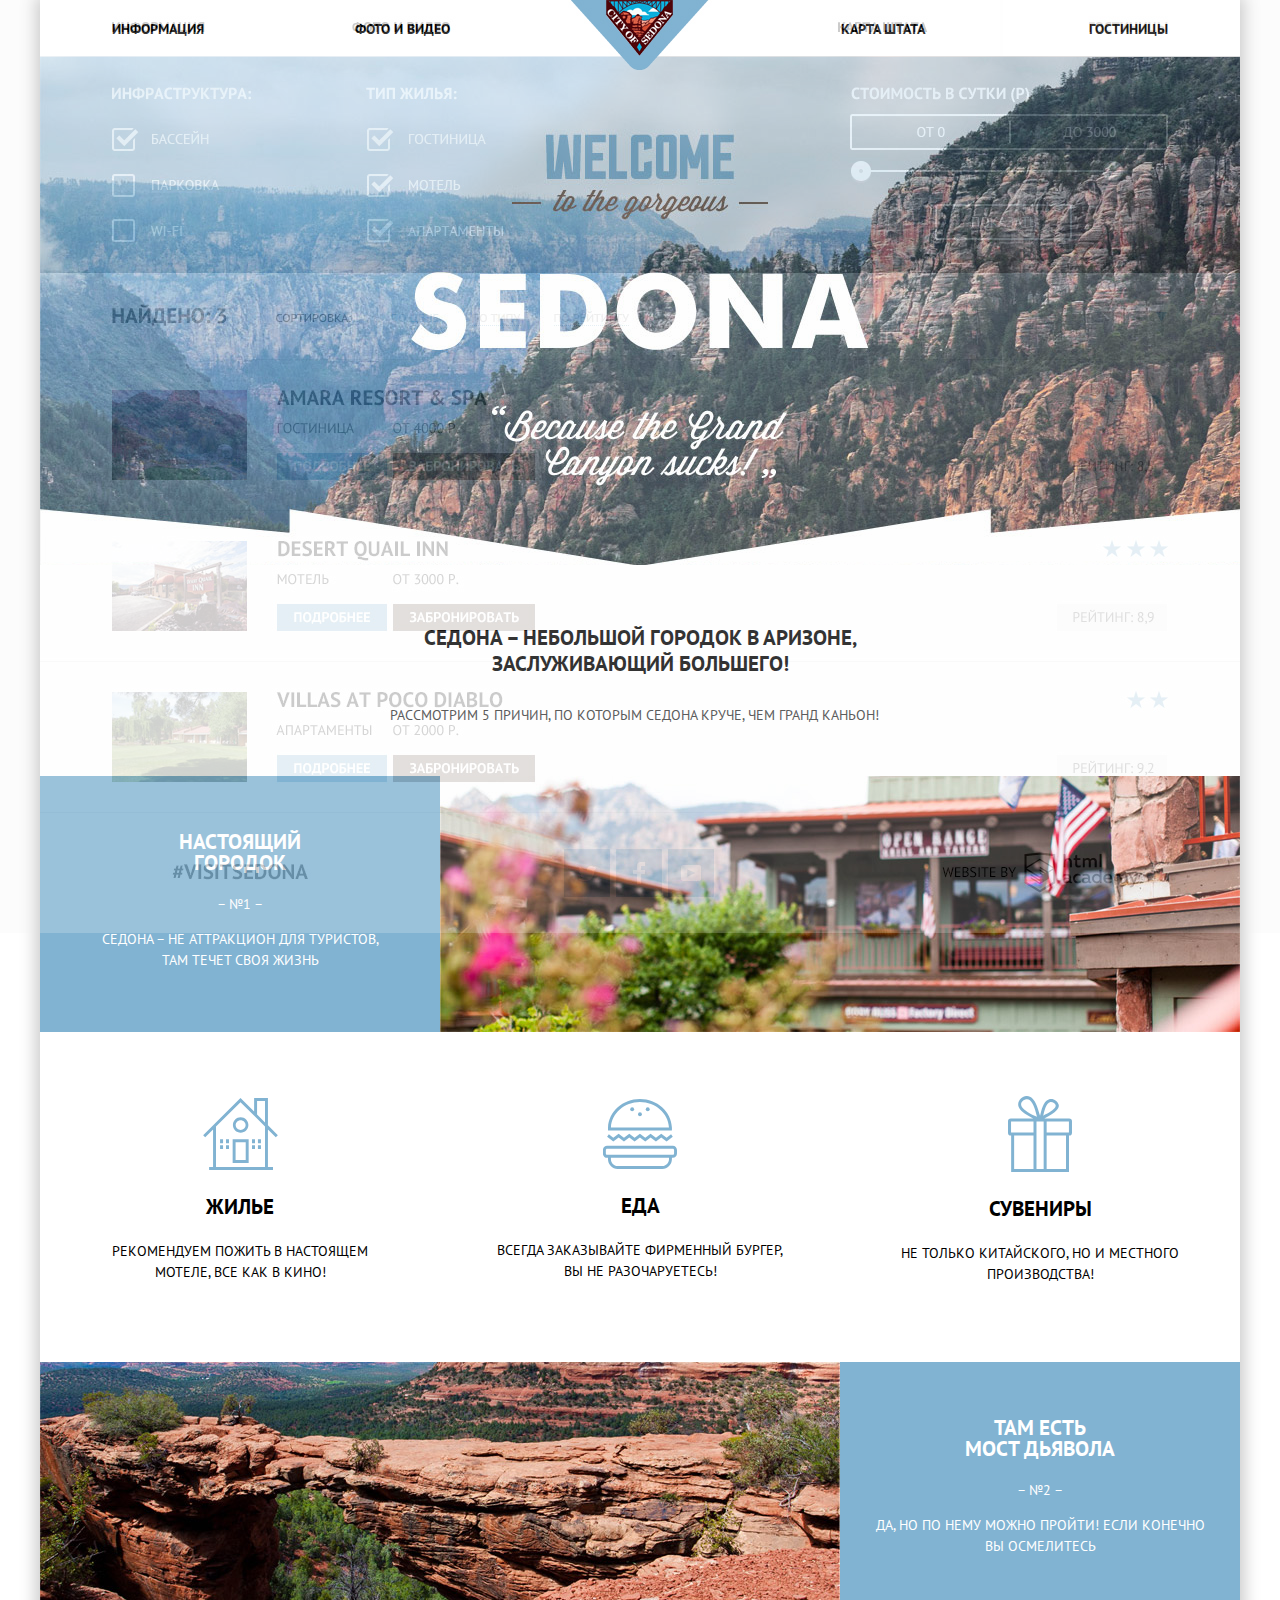
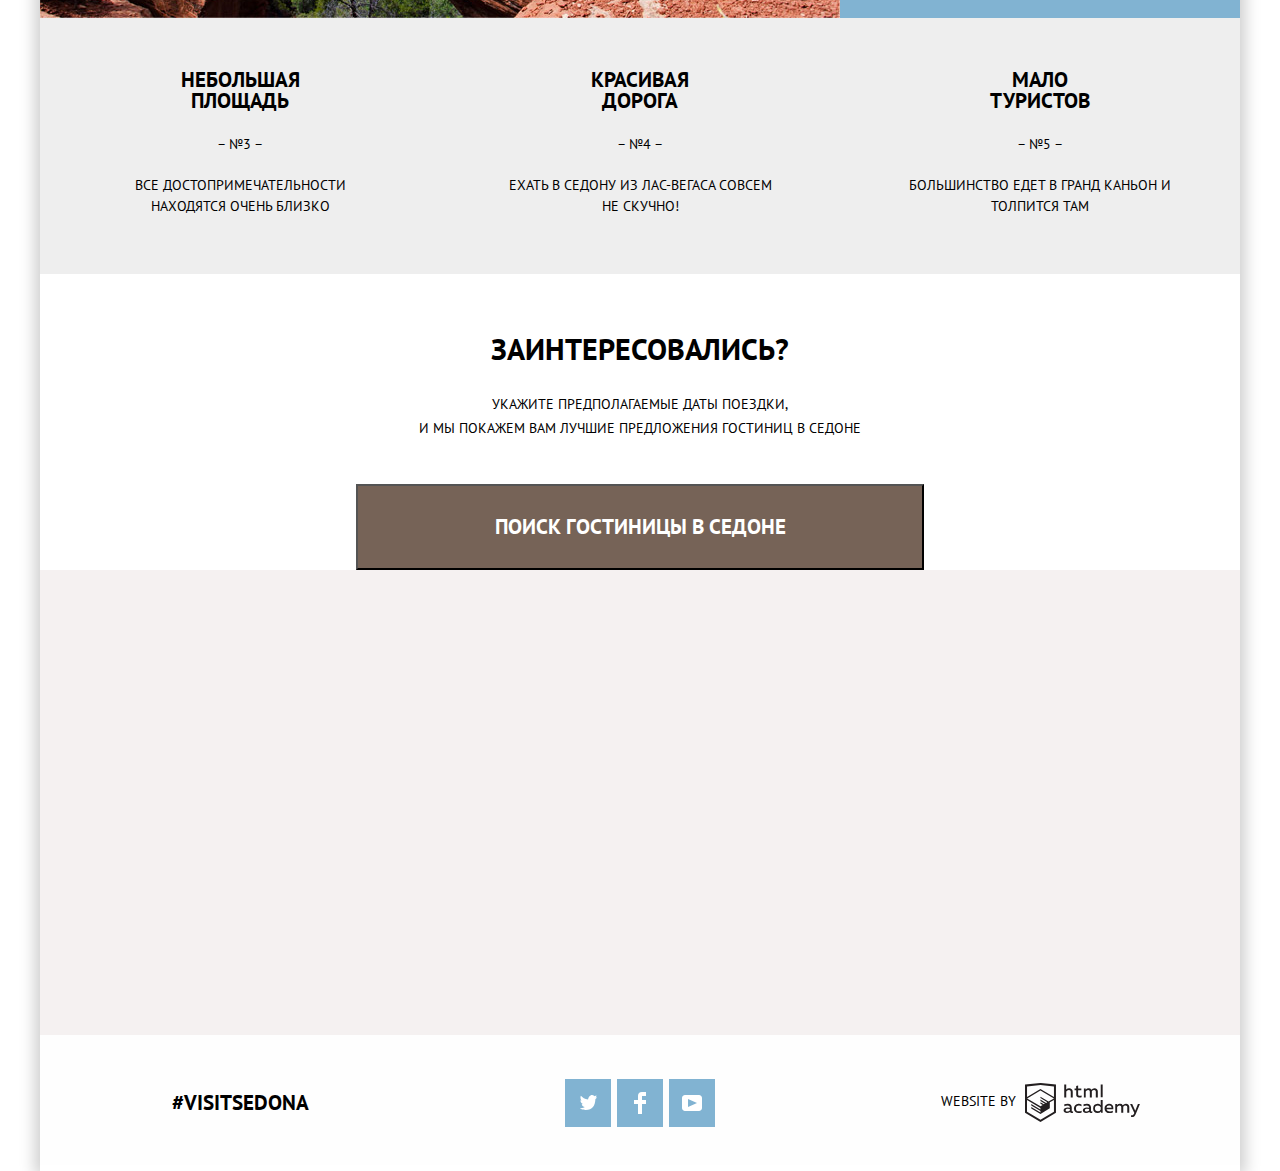
==== commit 71aa0bbb: "Финал" ====
--- a/index.html
+++ b/index.html
@@ -6,164 +6,151 @@
     <link href="https://fonts.googleapis.com/css?family=PT+Sans:400,700&amp;subset=cyrillic" rel="stylesheet">
     <link rel="stylesheet" href="css/style.css">
   </head>
-  
   <body>
     <div class="wrapper">
       <!-- ===== HEADER ===== -->
-        <header class="main-header">
-          <div class="inner-header">
-            <h1 class="visually-hidden">Седона</h1>
-             
-            <nav class="main-navigation">
-              <a class="main-header-logo">
-                <img src="img/logo-sedona.png" width="138" height="70" alt="Логотип сайта Седона">
-              </a>
-               
-              <ul class="site-navigation">
-                <li><a href="#">Информация</a></li>
-                <li><a href="#">Фото и видео</a></li>
-                <li><a href="#">Карта штата</a></li>
-                <li><a href="hotels.html">Гостиницы</a></li>
-              </ul>
-            </nav>
+      <header class="main-header">
+        <div class="inner-header">
+          <h1 class="visually-hidden">Седона</h1>
+          <nav class="main-navigation">
+            <a class="main-header-logo">
+            <img src="img/logo-sedona.png" width="138" height="70" alt="Логотип сайта Седона">
+            </a>
+            <ul class="site-navigation">
+              <li><a href="#">Информация</a></li>
+              <li><a href="#">Фото и видео</a></li>
+              <li><a href="#">Карта штата</a></li>
+              <li><a href="hotels.html">Гостиницы</a></li>
+            </ul>
+          </nav>
+        </div>
+        <div class="intro-logo"></div>
+        <div class=header-wrapper>
+          <div class="sedona-title">
+            <h3 class="title-3">Седона – небольшой городок в Аризоне, заслуживающий большего!</h3>
           </div>
-          
-          <div class="intro-logo"></div>
-          
-           <div class=header-wrapper>
-             <div class="sedona-title"><h3 class="title-3">Седона – небольшой городок в Аризоне, заслуживающий большего!</h3></div>
-             <p class="five-reasons">Рассмотрим 5 причин, по которым Седона круче, чем Гранд Каньон!</p>
+          <p class="five-reasons">Рассмотрим 5 причин, по которым Седона круче, чем Гранд Каньон!</p>
+        </div>
+      </header>
+      <!-- ===== M A I N ===== -->
+      <main class="container">
+        <h2 class="title-2 visually-hidden">Преимущества</h2>
+        <section class="features">
+          <div class="features-top">
+            <div class="feature-item">
+              <h3 class="title-3">Настоящий<br>городок</h3>
+              <p>– №1 –</p>
+              <p>Седона – не аттракцион для туристов,<br>там течет своя жизнь</p>
+            </div>
+            <div class="feature-pic">
+              <img src="img/city-view.jpg" width="800" height="256" alt="Вид на город">
+            </div>
           </div>
-        </header>
-  	
-<!-- ===== M A I N ===== -->
-  	<main class="container">
-  	  
-  	    <h2 class="title-2 visually-hidden">Преимущества</h2>
-  	  
-	<section class="features">
- 	  <div class="features-top">
-  	  <div class="feature-item">
-  	    <h3 class="title-3">Настоящий<br>городок</h3>
-  		  <p>– №1 –</p>
-  			<p>Седона – не аттракцион для туристов,<br>там течет своя жизнь</p>	
-  	  </div>
-  	   <div class="feature-pic">
-  	     <img src="img/city-view.jpg" width="800" height="256" alt="Вид на город">
-  	   </div>
- 	   </div>
-  				  		
-  	<section class="benefits-top">
-  	    <div class="benefit-top-item">
-  		  <img src="img/icon-1.svg" width="75" height="72" alt="Домик">
-  			<h3 class="title-3">Жилье</h3>
-  			  <p>Рекомендуем пожить в настоящем<br>мотеле, все как в кино!</p>
-  		</div>
-  		<div class="benefit-top-item">
-		  <img src="img/icon-3.svg" width="74" height="70" alt="Бургер">
-  			<h3 class="title-3">Еда</h3>
-  			  <p>Всегда заказывайте фирменный бургер,<br>вы не разочаруетесь!</p>
-  		</div>
-  		<div class="benefit-top-item">
-  		  <img src="img/icon-2.svg" width="64" height="76" alt="Сувенир">
-  		    <h3 class="title-3">Сувениры</h3>
-  			  <p>Не только китайского, но и местного<br>производства!</p>
-  		</div>
-  	</section>
-  			
-  		<div class="features-bottom">		
-  		<div class="feature-item">
-  		  <h3 class="title-3">Там есть<br>Мост Дьявола</h3>
-  			<p>– №2 –</p>
-  			  <p>Да, но по нему можно пройти! Если конечно<br>вы осмелитесь</p>
-  		</div>
-  		  <div class="feature-pic">
-  			<img src="img/devil-bridge.jpg" width="800" height="256" alt="Мост Дьявола">
-  		</div>
- 		</div>
-  						
-  	<section class="benefits-bottom">
-  		<div class="benefit-bottom-item">
-  		  <h3 class="title-3">Небольшая<br>площадь</h3>
-  			<p class="p-number">– №3 –</p>
-  			  <p>Все достопримечательности<br>находятся очень близко</p>
-  		</div>
-  		<div class="benefit-bottom-item">
-  		  <h3 class="title-3">Красивая<br>дорога</h3>
-  		    <p class="p-number">– №4 –</p>
-  			  <p>Ехать в Седону из Лас-Вегаса совсем<br>не скучно!</p>
-  		</div>
-  		<div class="benefit-bottom-item">
-  		  <h3 class="title-3">Мало<br>туристов</h3>
-  			<p class="p-number">– №5 –</p>
-  			  <p>Большинство едет в Гранд Каньон и<br>толпится там</p>
-  		</div>
-  	</section>
-  	</section>
-  						
-  	<section class="interesting">
-  	  <h2 class="title-2">Заинтересовались?</h2>
-  		<p>Укажите предполагаемые даты поездки,<br>и мы покажем вам лучшие предложения гостиниц в Седоне</p>
-  	<section class="hotel-search">
-  	<button class="hotel-search-btn" id="search-btn">Поиск гостиницы в Седоне</button>
-  	
-    <div class="modal-date" id="modal-search">
-  	<form class="date" method="post" action="https://echo.htmlacademy.ru">
-  	  <div class="date-check">
-  	  	<label for="date-checkin">Дата заезда:</label>
-  	  	<div class="date-placeholder">
-  	  	<input id="date-checkin" type="text" name="date-checkin" value="" placeholder="24 апреля 2017">
-  	  	<button class="calendar"><img class="img-calendar" src="img/calendar.svg" width="21" height="22" alt="Календарь"></button>
-  	  	</div>
-  	  </div>
-  	  <div class="date-check">
-  	  	<label for="date-checkout">Дата заезда:</label>
-  	  	<div class="date-placeholder">
-  	  	<input id="date-checkout" type="text" name="date-checkin" value="" placeholder="4 июля 2017">
-  	  	<button class="calendar"><img class="img-calendar" src="img/calendar.svg" width="21" height="22" alt="Календарь"></button>
-		</div>
-  	  </div>
-  	  <div class="number">
-  	  	<label for="number-of-adults">Взрослые:</label>
-  	  	  <button class="btn" name="minus-adult" type="button">-</button>
-  	  	    <input class="adults" id="number-of-adults" type="text" name="number-of-adults" value="2">
-  	  	      <button class="btn" name="plus-adult" type="button">+</button>
-  	  	<label for="number-of-children">Дети:</label>
-  	  	  <button class="btn" name="minus-child" type="button">-</button>
-  	  	    <input class="children" id="number-of-children" type="text" name="number-of-children" value="0">
-  	  	      <button class="btn" name="plus-child" type="button">+</button>
-  	  </div>
-  	  <button class="btn search" type="submit">Найти</button>
-  	</form>
-  	</div>
-  	</section>
-  	
-  	<section class="map">
- 	  <h2 class="title-2 visually-hidden">Седона на карте</h2>
-  	    <img src="img/map.jpg" width="1200" height="593" alt="Седона на карте">
-  	</section>
-  	</section>
-  	</main>
-  	
-<!-- ===== FOOTER ===== -->
-  	<footer class="main-footer negative-margin">
- 	  <div class="footer-hashtag">
-  	    <h3 class="title-3">#visitsedona</h3>
-  	  </div>
-  		<ul class="footer-social">
-		  <li><a href="#" class="social-button" aria-label="Twitter"><img src="img/twitter.svg" width="17" height="15" alt="Twitter"></a></li>
-		  <li><a href="#" class="social-button" aria-label="Facebook"><img src="img/fb-icon.svg" width="12" height="22" alt="Facebook"></a></li>
-		  <li><a href="#" class="social-button" aria-label="YouTube"><img src="img/youtube.svg" width="20" height="16" alt="YouTube"></a></li>
-  		</ul>
-  	  <div class="footer-copyright">
-  	    <span class="by">Website by</span>
-  		  <a href="https://htmlacademy.ru/intensive/htmlcss">
-  		    <img src="img/logo-htmlacademy.svg" width="115" height="41" alt="Профессиональный HTML и CSS, уровень 1">
-  		  </a>
-  	  </div>
-  	</footer>
-  	</div>
-  	
-  	<script src="js/script.js"></script>
+          <section class="benefits-top">
+            <div class="benefit-top-item">
+              <img src="img/icon-1.svg" width="75" height="72" alt="Домик">
+              <h3 class="title-3">Жилье</h3>
+              <p>Рекомендуем пожить в настоящем<br>мотеле, все как в кино!</p>
+            </div>
+            <div class="benefit-top-item">
+              <img src="img/icon-3.svg" width="74" height="70" alt="Бургер">
+              <h3 class="title-3">Еда</h3>
+              <p>Всегда заказывайте фирменный бургер,<br>вы не разочаруетесь!</p>
+            </div>
+            <div class="benefit-top-item">
+              <img src="img/icon-2.svg" width="64" height="76" alt="Сувенир">
+              <h3 class="title-3">Сувениры</h3>
+              <p>Не только китайского, но и местного<br>производства!</p>
+            </div>
+          </section>
+          <div class="features-bottom">
+            <div class="feature-item">
+              <h3 class="title-3">Там есть<br>Мост Дьявола</h3>
+              <p>– №2 –</p>
+              <p>Да, но по нему можно пройти! Если конечно<br>вы осмелитесь</p>
+            </div>
+            <div class="feature-pic">
+              <img src="img/devil-bridge.jpg" width="800" height="256" alt="Мост Дьявола">
+            </div>
+          </div>
+          <section class="benefits-bottom">
+            <div class="benefit-bottom-item">
+              <h3 class="title-3">Небольшая<br>площадь</h3>
+              <p class="p-number">– №3 –</p>
+              <p>Все достопримечательности<br>находятся очень близко</p>
+            </div>
+            <div class="benefit-bottom-item">
+              <h3 class="title-3">Красивая<br>дорога</h3>
+              <p class="p-number">– №4 –</p>
+              <p>Ехать в Седону из Лас-Вегаса совсем<br>не скучно!</p>
+            </div>
+            <div class="benefit-bottom-item">
+              <h3 class="title-3">Мало<br>туристов</h3>
+              <p class="p-number">– №5 –</p>
+              <p>Большинство едет в Гранд Каньон и<br>толпится там</p>
+            </div>
+          </section>
+        </section>
+        <section class="interesting">
+          <h2 class="title-2">Заинтересовались?</h2>
+          <p>Укажите предполагаемые даты поездки,<br>и мы покажем вам лучшие предложения гостиниц в Седоне</p>
+          <section class="hotel-search">
+            <button class="hotel-search-btn" id="search-btn">Поиск гостиницы в Седоне</button>
+            <div class="modal-date" id="modal-search">
+              <form class="date" method="post" action="https://echo.htmlacademy.ru">
+                <div class="date-check">
+                  <label for="date-checkin">Дата заезда:</label>
+                  <div class="date-placeholder">
+                    <input id="date-checkin" class="date-input" type="text" name="date-checkin" value="" placeholder="24 апреля 2017" required>
+                    <button class="calendar" aria-label="Дата заезда"><img class="img-calendar" src="img/calendar.svg" width="21" height="22" alt="Календарь"></button>
+                  </div>
+                </div>
+                <div class="date-check">
+                  <label for="date-checkout">Дата выезда:</label>
+                  <div class="date-placeholder">
+                    <input id="date-checkout" class="date-input" type="text" name="date-checkin" value="" placeholder="4 июля 2017" required>
+                    <button class="calendar" aria-label="Дата выезда"><img class="img-calendar" src="img/calendar.svg" width="21" height="22" alt="Календарь"></button>
+                  </div>
+                </div>
+                <div class="number">
+                  <label for="number-of-adults">Взрослые:</label>
+                  <button class="btn" name="minus-adult" type="button">-</button>
+                  <input class="adults" id="number-of-adults" type="text" name="number-of-adults" value="2">
+                  <button class="btn" name="plus-adult" type="button">+</button>
+                  <label for="number-of-children">Дети:</label>
+                  <button class="btn" name="minus-child" type="button">-</button>
+                  <input class="children" id="number-of-children" type="text" name="number-of-children" value="0">
+                  <button class="btn" name="plus-child" type="button">+</button>
+                </div>
+                <button class="btn search" type="submit">Найти</button>
+              </form>
+            </div>
+          </section>
+          <section class="map">
+            <h2 class="title-2 visually-hidden">Седона на карте</h2>
+            <iframe class="map-google" src="https://www.google.com/maps/embed?pb=!1m18!1m12!1m3!1d593189.7263887121!2d-111.92397972251473!3d34.782254659355786!2m3!1f0!2f0!3f0!3m2!1i1024!2i768!4f13.1!3m3!1m2!1s0x872da132f942b00d%3A0x5548c523fa6c8efd!2z0KHQtdC00L7QvdCwLCDQkNGA0LjQt9C-0L3QsCA4NjMzNiwg0KHQqNCQ!5e0!3m2!1sru!2sru!4v1522265208032" width="1200" height="595" style="border:0; max-width:100%" allowfullscreen="">
+            </iframe>
+          </section>
+        </section>
+      </main>
+      <!-- ===== FOOTER ===== -->
+      <footer class="main-footer negative-margin">
+        <div class="footer-hashtag">
+          <h3 class="title-3">#visitsedona</h3>
+        </div>
+        <ul class="footer-social">
+          <li><a href="#" class="social-button" aria-label="Twitter"><img src="img/twitter.svg" width="17" height="15" alt="Twitter"></a></li>
+          <li><a href="#" class="social-button" aria-label="Facebook"><img src="img/fb-icon.svg" width="12" height="22" alt="Facebook"></a></li>
+          <li><a href="#" class="social-button" aria-label="YouTube"><img src="img/youtube.svg" width="20" height="16" alt="YouTube"></a></li>
+        </ul>
+        <div class="footer-copyright">
+          <span class="by">Website by</span>
+          <a href="https://htmlacademy.ru/intensive/htmlcss" area-label="HTML Academy">
+          <img src="img/logo-htmlacademy.svg" width="115" height="41" alt="Профессиональный HTML и CSS, уровень 1">
+          </a>
+        </div>
+      </footer>
+    </div>
+    <script src="js/script.js"></script>
   </body>
 </html>--- a/css/style.css
+++ b/css/style.css
@@ -1,3 +1,24 @@
+html {
+    position: relative;
+}
+
+html::before {
+    content: "";
+    position: absolute;
+    z-index: 9;
+    top: 0;
+    left: 0;
+    right: 0;
+    bottom: 0;
+    height: 100%;
+    display: block;
+    background-image: url(../img/sedona-hotels-1200.jpg);
+    background-repeat: no-repeat;
+    background-position: top center;
+    opacity: 0.2;
+    pointer-events: none;
+}
+
 body {
 	margin: 0;
 	padding: 0;
@@ -12,7 +33,7 @@
 }
 
 *, *::before, *::after {
-    box-sizing: inherit;
+	box-sizing: inherit;
 }
 
 a {
@@ -21,7 +42,7 @@
 
 img {
 	max-width: 100%;
-	/*height: auto;*/  /* Нужно ли это оставить? */
+	height: auto;
 }
 
 .title-2 {
@@ -34,32 +55,29 @@
 .title-3 {
 	font-size: 21px;
 	font-weight: bold;
-	line-height: 21px; /* ===== Кое-где 26px ===== */
+	line-height: 21px;
 	color: #000000;
 	text-align: center;
 }
 
 .wrapper {
-	width: 1200px;
+	max-width: 1200px;
 	margin: 0 auto;
 	background-color: #ffffff;
 	box-shadow: 0 0 15px 5px rgba(0, 1, 1, 0.2);
 }
 
 .visually-hidden:not(:focus):not(:active), input[type="checkbox"].visually-hidden {
-    position: absolute;
-
-    width: 1px;
-    height: 1px;
-    margin: -1px;
-    border: 0;
-    padding: 0;
-
-    white-space: nowrap;
-
-    clip-path: inset(100%);
-    clip: rect(0 0 0 0);
-    overflow: hidden;
+	position: absolute;
+	width: 1px;
+	height: 1px;
+	margin: -1px;
+	border: 0;
+	padding: 0;
+	white-space: nowrap;
+	clip-path: inset(100%);
+	clip: rect(0 0 0 0);
+	overflow: hidden;
 }
 
 /* ===== HEADER ===== */
@@ -91,6 +109,7 @@
 }
 
 .sedona-title .title-3 {
+	margin-top: 14px;
 	line-height: 26px;
 }
 
@@ -118,14 +137,15 @@
 }
 
 .site-navigation li {
-	width: 25%;
+	width: 23%;
 }
 
 .site-navigation li:first-child {
-}
-
-.site-navigation li:nth-child(2) {
-	
+
+}
+
+.site-navigation li:nth-child(2), .site-navigation li:nth-child(3) {
+	flex-grow: 1;
 }
 
 .site-navigation li:nth-child(3) {
@@ -149,7 +169,7 @@
 	color: #81b3d2;
 }
 
-.site-navigation a:focus, .main-navigation a:focus {
+.site-navigation a:active, .main-navigation a:active {
 	color: #cacaca;
 }
 
@@ -166,12 +186,6 @@
 }
 
 /* ===== MAIN = Index ===== */
-/*
-.features {
-	display: flex;
-}
-*/
-
 .features img {
 	vertical-align: middle;
 }
@@ -191,11 +205,10 @@
 .feature-item {
 	color: #ffffff;
 	background-color: #81b3d2;
-	
 	width: 400px;
 	min-height: 256px;
 	text-align: center;
-	padding: 40px 30px;
+	padding: 34px 30px 40px;
 }
 
 .features-bottom .feature-pic {
@@ -208,7 +221,6 @@
 
 .benefits-top, .benefits-bottom {
 	display: flex;
-	width: 1200px;
 	background-color: #ffffff;
 }
 
@@ -219,7 +231,7 @@
 	align-items: center;
 	text-align: center;
 	min-height: 330px;
-	width: 400px; 
+	width: 400px;
 }
 
 .benefit-top-item h3 {
@@ -233,7 +245,7 @@
 }
 
 .benefit-bottom-item h3 {
-	margin-top: 0px;
+	margin-top: 8px;
 }
 
 .benefit-bottom-item .p-number {
@@ -242,17 +254,16 @@
 }
 
 .interesting {
-	width: 1200px;
 	text-align: center;
 }
 
 .interesting p {
 	line-height: 24px;
-	margin-bottom: 48px;
+	margin-bottom: 44px;
 }
 
 .interesting h2 {
-	padding-top: 28px;
+	padding-top: 32px;
 }
 
 .hotel-search h3 {
@@ -264,13 +275,22 @@
 	width: 568px;
 	min-height: 86px;
 	background-color: #766357;
-    color: #ffffff;
+	color: #ffffff;
 	font: inherit;
 	font-size: 21px;
-    font-weight: bold;
+	font-weight: bold;
 	text-transform: uppercase;
-    line-height: 48px;
-    text-align: center;
+	line-height: 48px;
+	text-align: center;
+}
+
+.hotel-search-btn:hover {
+	background-color: #604e43;
+}
+
+.hotel-search-btn:active {
+	background-color: #503e33;
+	color: #857871;
 }
 
 .hotel-search {
@@ -339,6 +359,7 @@
 .price-controls {
 	position: relative;
 	height: 36px;
+	font-size: 0;
 	margin-bottom: 20px;
 	border: 2px solid #ffffff;
 	border-radius: 2px;
@@ -357,6 +378,7 @@
 
 .price-controls label {
 	display: inline-block;
+	font-size: 14px;
 	line-height: 38px;
 	vertical-align: top;
 	cursor: pointer;
@@ -401,7 +423,7 @@
 	border: 8px solid #ffffff;
 	border-radius: 50%;
 	box-shadow: 0 2px 1px 0 rgba(0, 1, 1, 0.2);
-    cursor: pointer;
+	cursor: pointer;
 }
 
 .range-toggle:hover {
@@ -461,21 +483,21 @@
 }
 
 .modal-date {
-    height: 0;
-    position: absolute;
-    left: 0;
-    right: 0;
-    top: 86px;
-    overflow: hidden;
-    visibility: hidden;
-    opacity: 0;
-    transition: 0.2s;
+	height: 0;
+	position: absolute;
+	left: 0;
+	right: 0;
+	top: 86px;
+	overflow: hidden;
+	visibility: hidden;
+	opacity: 0;
+	transition: 0.2s;
 }
 
 .modal-date.state-open {
-    height: 385px;
-    visibility: visible;
-    opacity: 1;
+	height: 385px;
+	visibility: visible;
+	opacity: 1;
 }
 
 .date {
@@ -489,7 +511,7 @@
 }
 
 .date-check {
-	margin-bottom: 25px;
+	margin-bottom: 30px;
 	display: flex;
 	justify-content: space-between;
 	align-items: center;
@@ -510,7 +532,7 @@
 }
 
 .date input {
-    font: inherit;
+	font: inherit;
 	background-color: #f2f2f2;
 }
 
@@ -536,8 +558,8 @@
 	background-color: #ffffff;
 }
 
-.date #date-checkin, .date #date-checkout {
-	width: 330px;
+.date .date-input {
+	width: 344px;
 	padding-left: 14px;
 	padding-right: 38px;
 }
@@ -547,7 +569,7 @@
 }
 
 .number {
-	margin-bottom: 55px;
+	margin-bottom: 54px;
 	display: flex;
 	justify-content: space-between;
 	align-items: center;
@@ -561,6 +583,10 @@
 
 .number button {
 	color: #a9a9a9;
+}
+
+.map .map-google {
+    background-color: #f5f1f1;
 }
 
 /* ===== MAIN = Hotels ===== */
@@ -578,7 +604,6 @@
 }
 
 .filters {
-	width: 1200px;
 	min-height: 217px;
 	background-color: #669ec0;
 	background-image: url("../img/background-photo.jpg");
@@ -607,38 +632,59 @@
 .results-header {
 	display: flex;
 	flex-wrap: wrap;
-	margin-bottom: 30px;
+    align-items: center;
+    margin-top: 10px;
+	margin-bottom: 20px;
 	padding: 0 70px;
+}
+
+.results-header h3 {
+    margin-right: 48px;
+}
+
+.results-header .results-sort-column {
+    display: flex;
+    align-items: center;
+    flex-grow: 1;
+    max-width: 82%;
 }
 
 .results-header li {
 	list-style: none;
 }
 
+.results-sort-variants li {
+    margin-right: 32px;
+}
+
+.results-sort-variants li:last-child {
+    margin-right: 0px;
+}
+
 .results-header .arrows {
 	padding-left: 0;
 	display: flex;
 }
 
-.arrows .arrow-btn img {
+.arrow-btn img {
 	opacity: 0.3;
 	cursor: pointer;
 }
 
-.arrows .arrow-btn img:hover {
+.arrow-btn img:hover {
 	opacity: 1;
 }
 
 .results-sort-variants {
 	display: flex;
-    width: 816px;
-    vertical-align: bottom;
-    padding-top: 5px;
+	width: 816px;
+    padding-left: 0;
+	vertical-align: bottom;
 }
 
 .results-sort-variants .sort-btn {
 	font-size: 12px;
-    line-height: 18px;
+	line-height: 18px;
 	color: #b1b1b1;
 	border-bottom: 1px dotted #81b3d2;
 }
@@ -664,6 +710,7 @@
 .results-header .results-sort {
 	font-size: 12px;
 	line-height: 18px;
+    margin-right: 42px;
 }
 
 .results-header button {
@@ -677,14 +724,14 @@
 
 .hotels-list {
 	display: flex;
-    flex-direction: column;
-    padding: 0;
+	flex-direction: column;
+	padding: 0;
 }
 
 .hotel-item {
 	display: flex;
 	border-top: 1px solid #e5e5e5;
-    padding: 20px 70px 30px;
+	padding: 20px 70px 30px;
 }
 
 .hotel-item:last-child {
@@ -746,31 +793,35 @@
 	margin-bottom: 40px;
 }
 
-.hotel-item-rating ul li {
+.hotel-item-rating li {
 	margin-left: 4px;
 }
 
-.site-navigation .site-navigation-current a {
+.hotel-item-overall {
+    padding: 4px;
+    background-color: #f2f2f2;
+}
+
+.site-navigation-current a {
 	color: #766357;
 }
 
 /* ===== FOOTER ===== */
 .main-footer {
-	min-height: 120px;
-	display: flex;
-	width: 1200px;
+	min-height: 136px;
+	display: flex;
 	justify-content: space-between;
 	align-items: center;
-    background-color: rgba(255, 255, 255, 0.9);
+	background-color: rgba(255, 255, 255, 0.9);
 }
 
 .main-footer.negative-margin {
-    margin-top: -120px;
-    position: relative;
+	margin-top: -136px;
+	position: relative;
 }
 
 .footer-hashtag {
-	margin-left: 130px;
+	margin-left: 132px;
 }
 
 .footer-copyright {
@@ -785,13 +836,14 @@
 	list-style: none;
 	display: flex;
 	padding-left: 0;
+	margin-left: 30px;
 }
 
 .footer-social li {
 	margin-left: 6px;
 }
 
-.footer-social li a {
+.footer-social a {
 	display: flex;
 	justify-content: center;
 	align-items: center;
@@ -805,14 +857,16 @@
 	margin-left: 0;
 }
 
-.footer-social li a:hover {
+.footer-social a:hover {
 	background-color: #669ec0;
 }
 
-.footer-social li a:active {
+.footer-social a:active {
 	background-color: #5496bd;
-} /* ===== И цвет самой иконки меняется. Как? Opacity? ===== */
+}
+
+/* ===== И цвет самой иконки меняется. Как? Opacity? ===== */
 
 .footer-copyright .by {
-	margin-right: 10px;
+	margin-right: 5px;
 }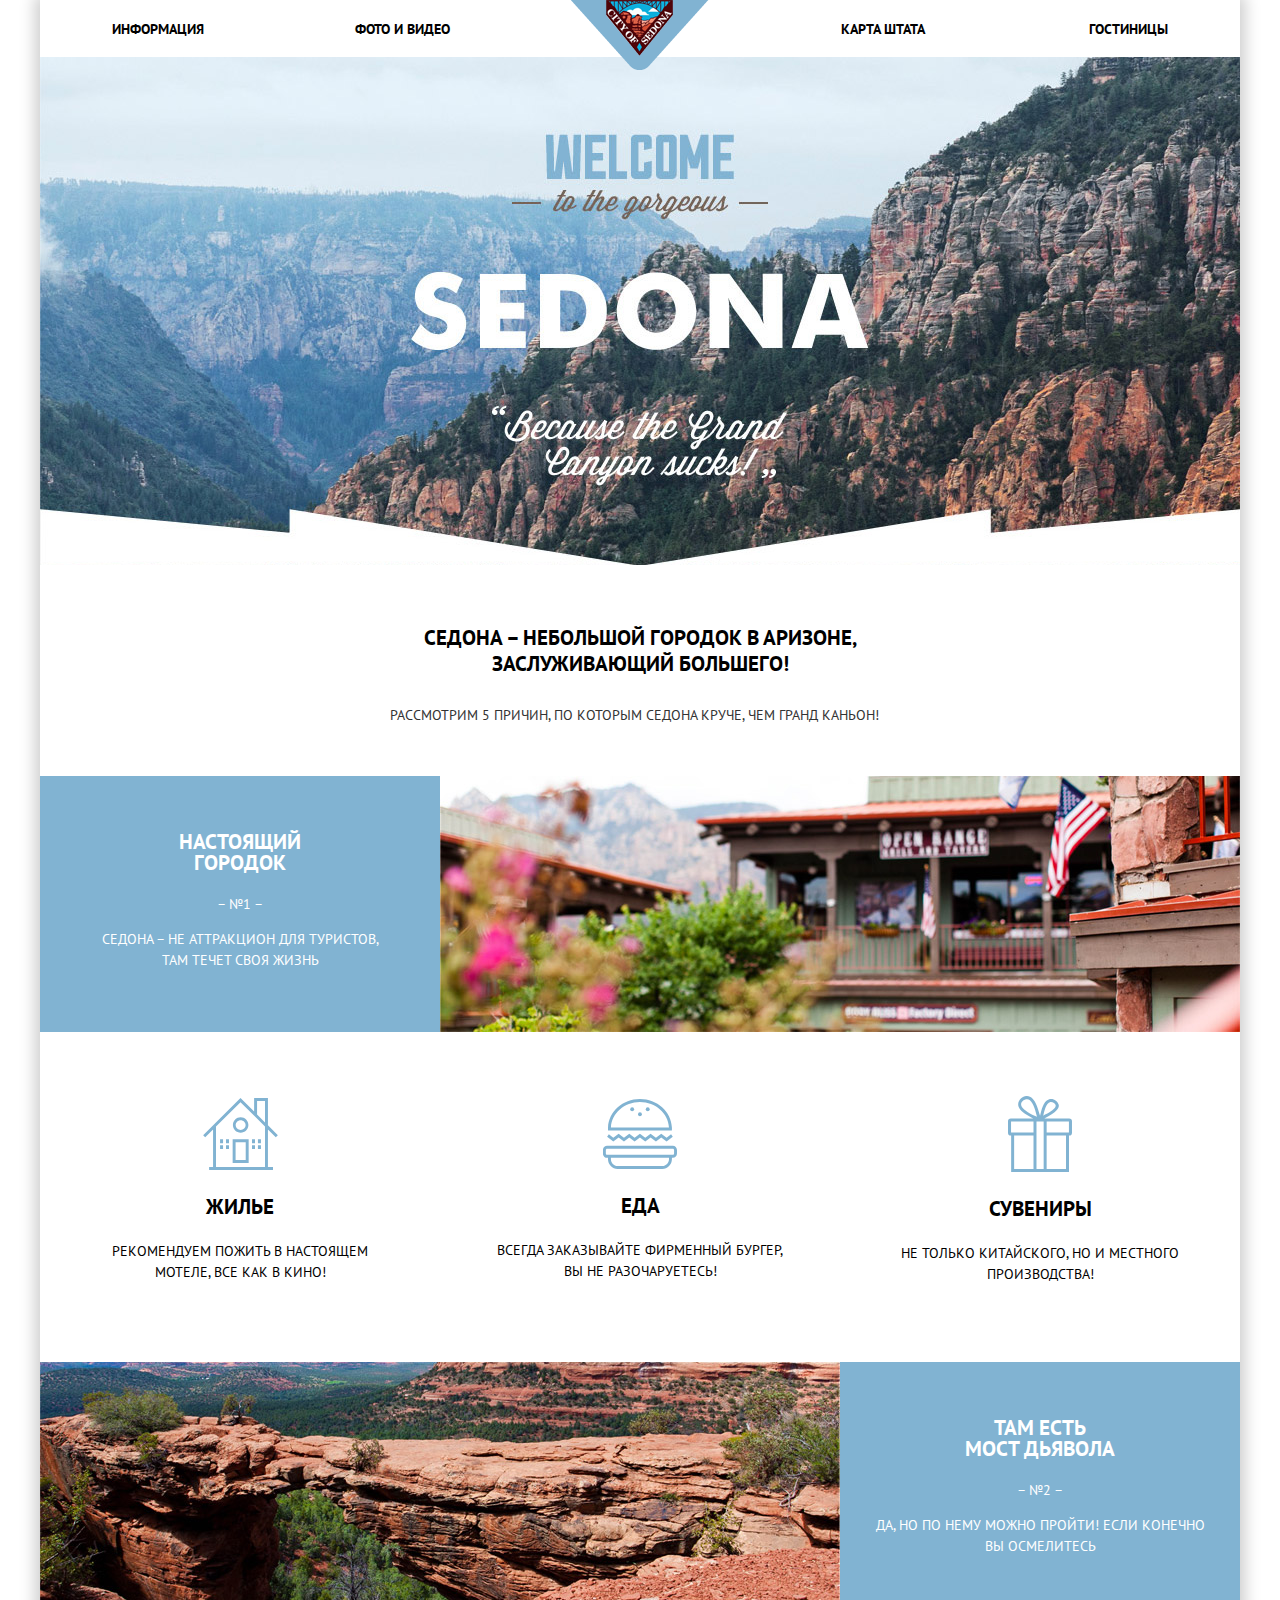
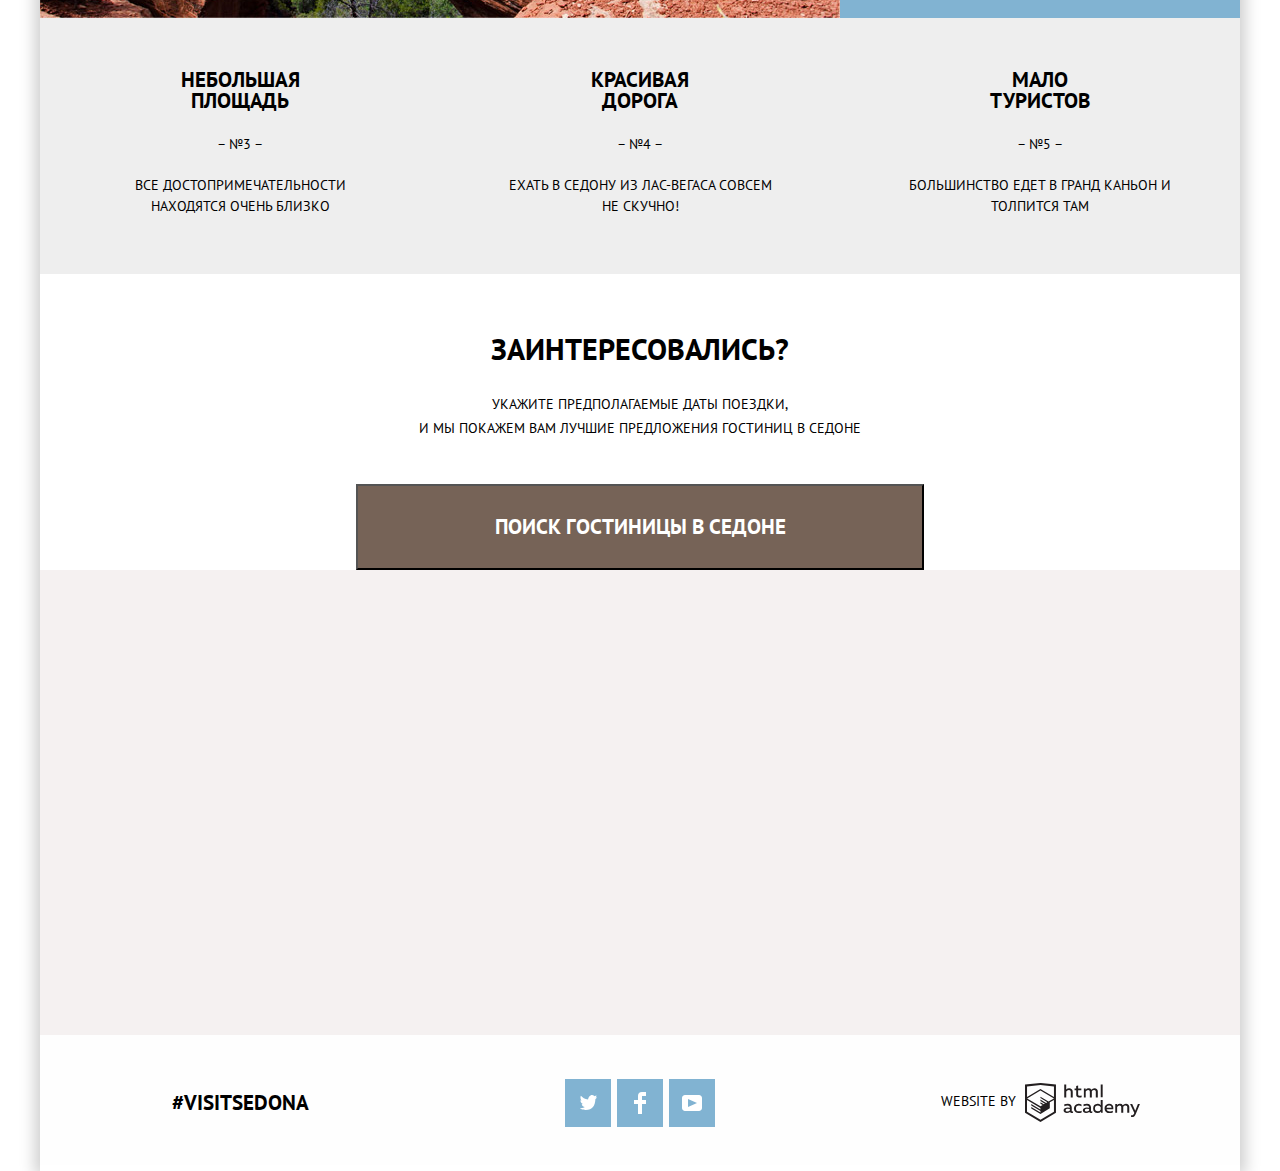
==== commit b1c3be94: "Финал" ====
--- a/index.html
+++ b/index.html
@@ -113,14 +113,18 @@
                   </div>
                 </div>
                 <div class="number">
-                  <label for="number-of-adults">Взрослые:</label>
-                  <button class="btn" name="minus-adult" type="button">-</button>
-                  <input class="adults" id="number-of-adults" type="text" name="number-of-adults" value="2">
-                  <button class="btn" name="plus-adult" type="button">+</button>
-                  <label for="number-of-children">Дети:</label>
-                  <button class="btn" name="minus-child" type="button">-</button>
-                  <input class="children" id="number-of-children" type="text" name="number-of-children" value="0">
-                  <button class="btn" name="plus-child" type="button">+</button>
+                  <div class=adults-group>
+                    <label for="number-of-adults">Взрослые:</label>
+                    <button class="btn" name="minus-adult" type="button">-</button>
+                    <input class="adults" id="number-of-adults" type="text" name="number-of-adults" value="2">
+                    <button class="btn" name="plus-adult" type="button">+</button>
+                  </div>
+                  <div class="children-group">
+                    <label for="number-of-children">Дети:</label>
+                    <button class="btn" name="minus-child" type="button">-</button>
+                    <input class="children" id="number-of-children" type="text" name="number-of-children" value="0">
+                    <button class="btn" name="plus-child" type="button">+</button>
+                  </div>
                 </div>
                 <button class="btn search" type="submit">Найти</button>
               </form>
--- a/css/style.css
+++ b/css/style.css
@@ -1,4 +1,4 @@
-html {
+/*html {
     position: relative;
 }
 
@@ -12,12 +12,12 @@
     bottom: 0;
     height: 100%;
     display: block;
-    background-image: url(../img/sedona-hotels-1200.jpg);
+    background-image: url(../img/sedona-index-1200.jpg);
     background-repeat: no-repeat;
     background-position: top center;
-    opacity: 0.2;
+    opacity: 0.1;
     pointer-events: none;
-}
+}*/
 
 body {
 	margin: 0;
@@ -313,40 +313,49 @@
 	color: #ffffff;
 }
 
-.results-main .buy {
+.results-main .more {
 	padding: 3px 15px;
 	vertical-align: middle;
 	text-align: center;
 	background-color: #81b3d2;
 }
 
-.results-main .buy:hover {
+.results-main .more:hover {
 	background-color: #669ec0;
 }
 
-.results-main .buy:active {
+.results-main .more:active {
 	color: #88b6d1;
 	background-color: #5496bd;
 }
 
-.results-main .more {
+.results-main .book {
 	padding: 3px 15px;
 	vertical-align: middle;
 	text-align: center;
 	background-color: #766357;
 }
 
-.results-main .more:hover {
+.results-main .book:hover {
 	background-color: #604e43;
 }
 
-.results-main .more:active {
+.results-main .book:active {
 	color: #857871;
 	background-color: #503e33;
 }
 
+.results-main .hotel-item-image {
+    margin-right: 3px;
+}
+
+.results-main .hotel-item-card-column-1 {
+    margin-right: 2px;
+}
+
 .filter-range {
-	width: 330px;
+    margin-top: 2px;
+    margin-right: 2px;
 }
 
 .filter-range-title {
@@ -354,6 +363,7 @@
 	font-weight: bold;
 	font-size: 16px;
 	line-height: 21px;
+    letter-spacing: 0.3px;
 }
 
 .price-controls {
@@ -379,14 +389,18 @@
 .price-controls label {
 	display: inline-block;
 	font-size: 14px;
-	line-height: 38px;
+	line-height: 32px;
 	vertical-align: top;
 	cursor: pointer;
 }
 
 .price-controls .min-price, .price-controls .max-price {
-	width: 90px;
-	padding-left: 65px;
+	width: 158px;
+	padding-left: 66px;
+}
+
+.price-controls .max-price {
+    padding-left: 54px;
 }
 
 .price-controls input {
@@ -400,7 +414,6 @@
 
 .range-controls {
 	position: relative;
-	margin-bottom: 32px;
 }
 
 .range-controls .scale {
@@ -415,6 +428,7 @@
 }
 
 .range-toggle {
+    box-sizing: content-box;
 	position: absolute;
 	top: -9px;
 	width: 4px;
@@ -441,7 +455,7 @@
 .btn.show {
 	display: block;
 	margin: 0 auto;
-	margin-top: 20px;
+	margin-top: 32px;
 	padding: 6px 35px;
 	color: #ffffff;
 	background-color: transparent;
@@ -575,6 +589,11 @@
 	align-items: center;
 }
 
+.number .adults-group, .number .children-group {
+    display: flex;
+    align-items: center;
+}
+
 .number .adults, .number .children {
 	font: inherit;
 	width: 36px;
@@ -585,6 +604,16 @@
 	color: #a9a9a9;
 }
 
+.adults-group .btn, .children-group .btn {
+    font-size: 18px;
+    background-color: #f2f2f2;
+    padding: 6px 14px;
+}
+
+.adults-group label, .children-group label {
+    margin-right: 46px;
+}
+
 .map .map-google {
     background-color: #f5f1f1;
 }
@@ -592,6 +621,7 @@
 /* ===== MAIN = Hotels ===== */
 .filter {
 	display: flex;
+    justify-content: space-between;
 	flex-wrap: wrap;
 	padding: 25px 70px 0;
 }
@@ -613,12 +643,35 @@
 	color: #ffffff;
 }
 
+.filters-left-column {
+    display: flex;
+    flex-wrap: wrap;
+}
+
 .filter-list {
 	margin: 0;
 	position: relative;
 	list-style: none;
 }
 
+.filter-list label::before {
+    content: "";
+    position: absolute;
+    width: 26px;
+    height: 24px;
+    left: 3px;
+    color: #ffffff;
+    background-image: url("../img/checkbox-off.svg");
+    background-repeat: no-repeat;
+    background-position: 0 0;
+}
+
+.filter-list input[type=checkbox]:checked+label::before {
+    background-image: url("../img/checkbox-on.svg");
+    background-repeat: no-repeat;
+    background-position: 0 0;
+}
+
 .filters li {
 	margin-bottom: 24px;
 }
@@ -633,8 +686,7 @@
 	display: flex;
 	flex-wrap: wrap;
     align-items: center;
-    margin-top: 10px;
-	margin-bottom: 20px;
+    margin-top: 12px;
 	padding: 0 70px;
 }
 
@@ -731,7 +783,7 @@
 .hotel-item {
 	display: flex;
 	border-top: 1px solid #e5e5e5;
-	padding: 20px 70px 30px;
+	padding: 23px 70px 25px;
 }
 
 .hotel-item:last-child {
@@ -791,6 +843,7 @@
 	display: flex;
 	justify-content: flex-end;
 	margin-bottom: 40px;
+    padding: 0;
 }
 
 .hotel-item-rating li {
@@ -798,6 +851,7 @@
 }
 
 .hotel-item-overall {
+    text-align: center;
     padding: 4px;
     background-color: #f2f2f2;
 }
